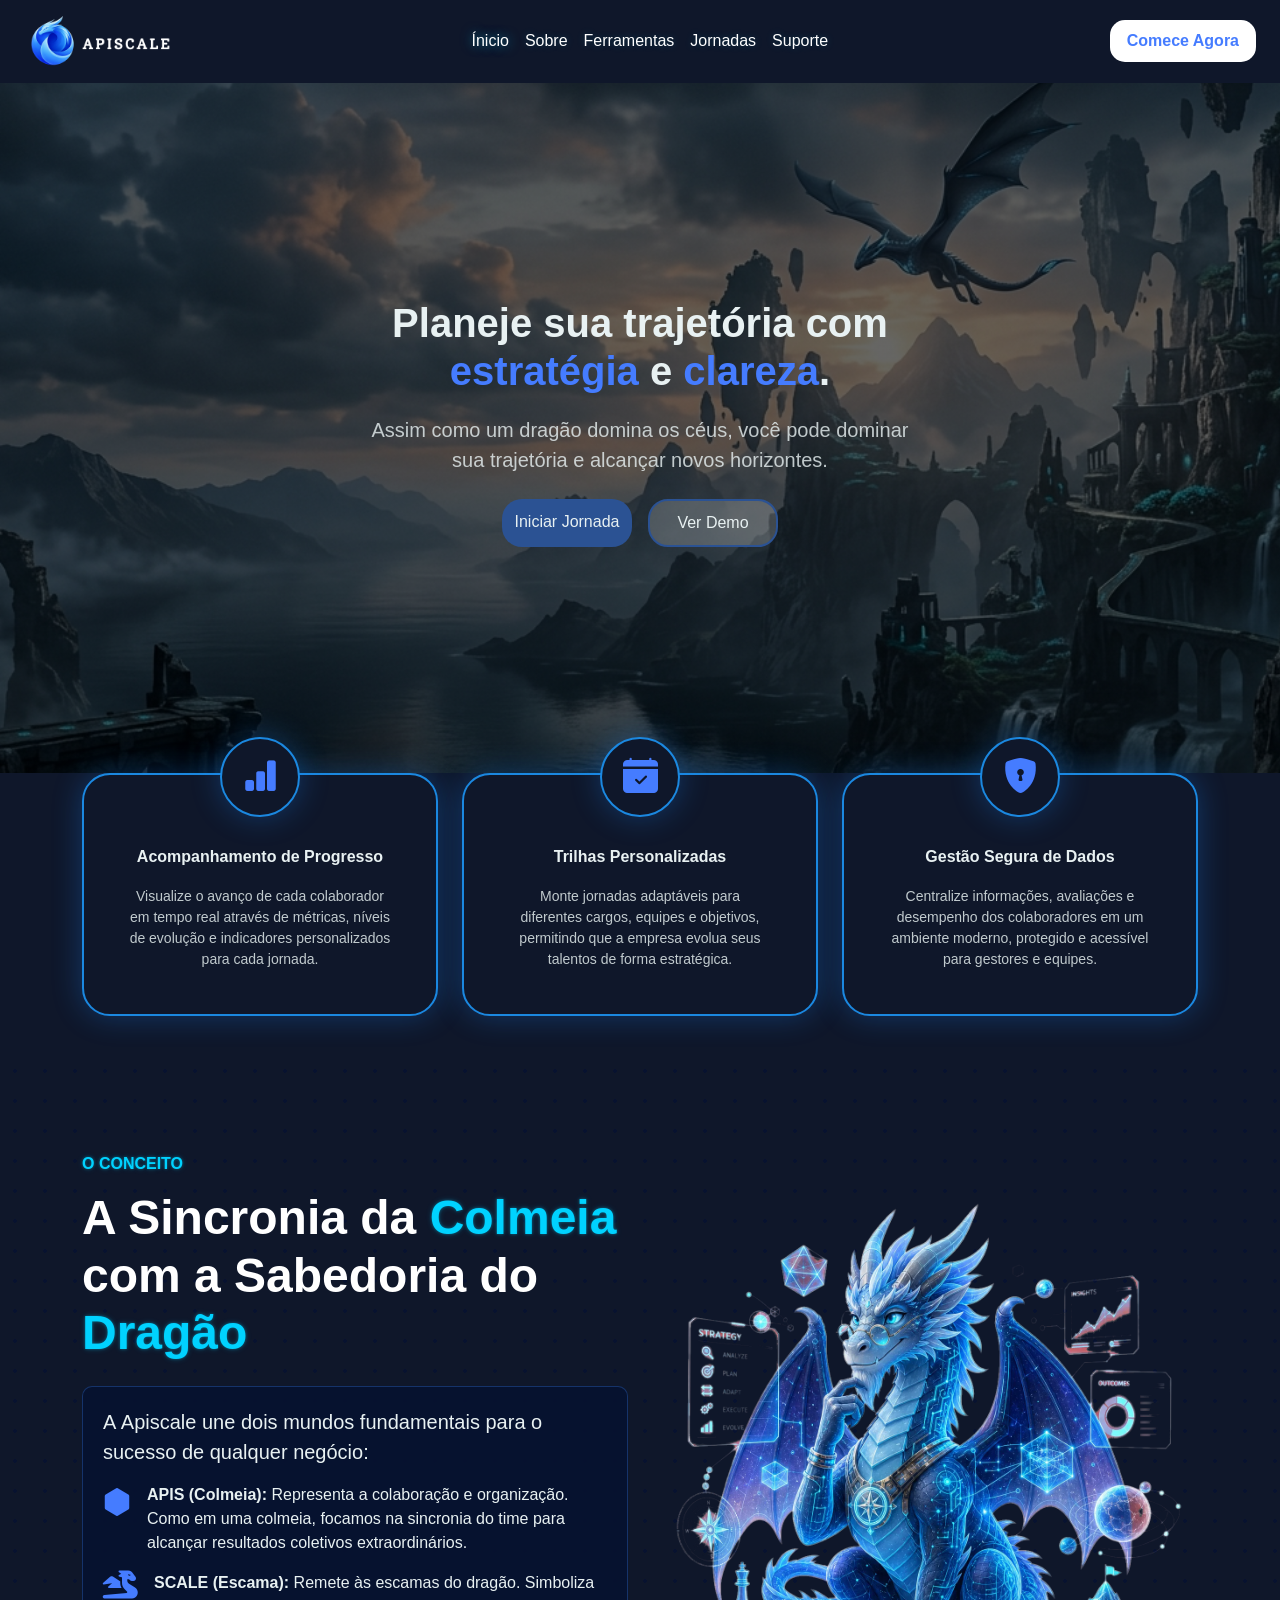
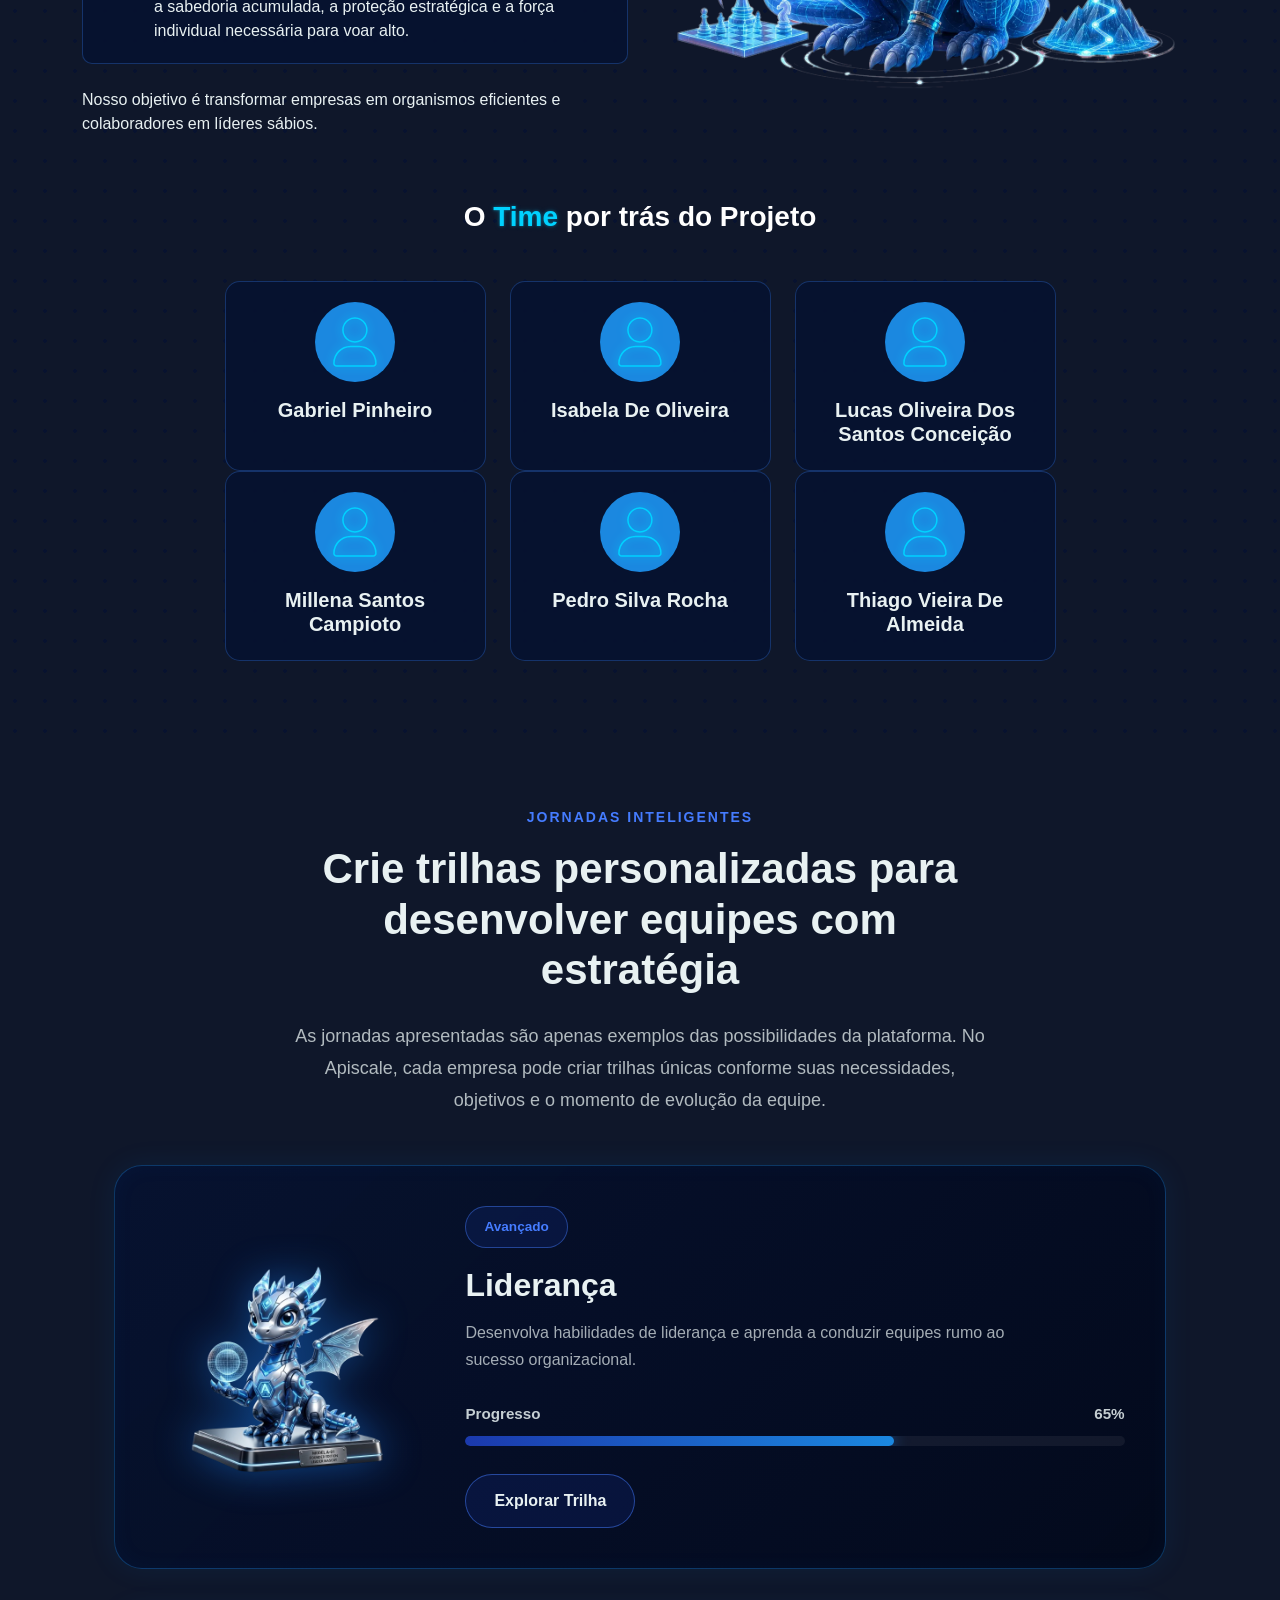
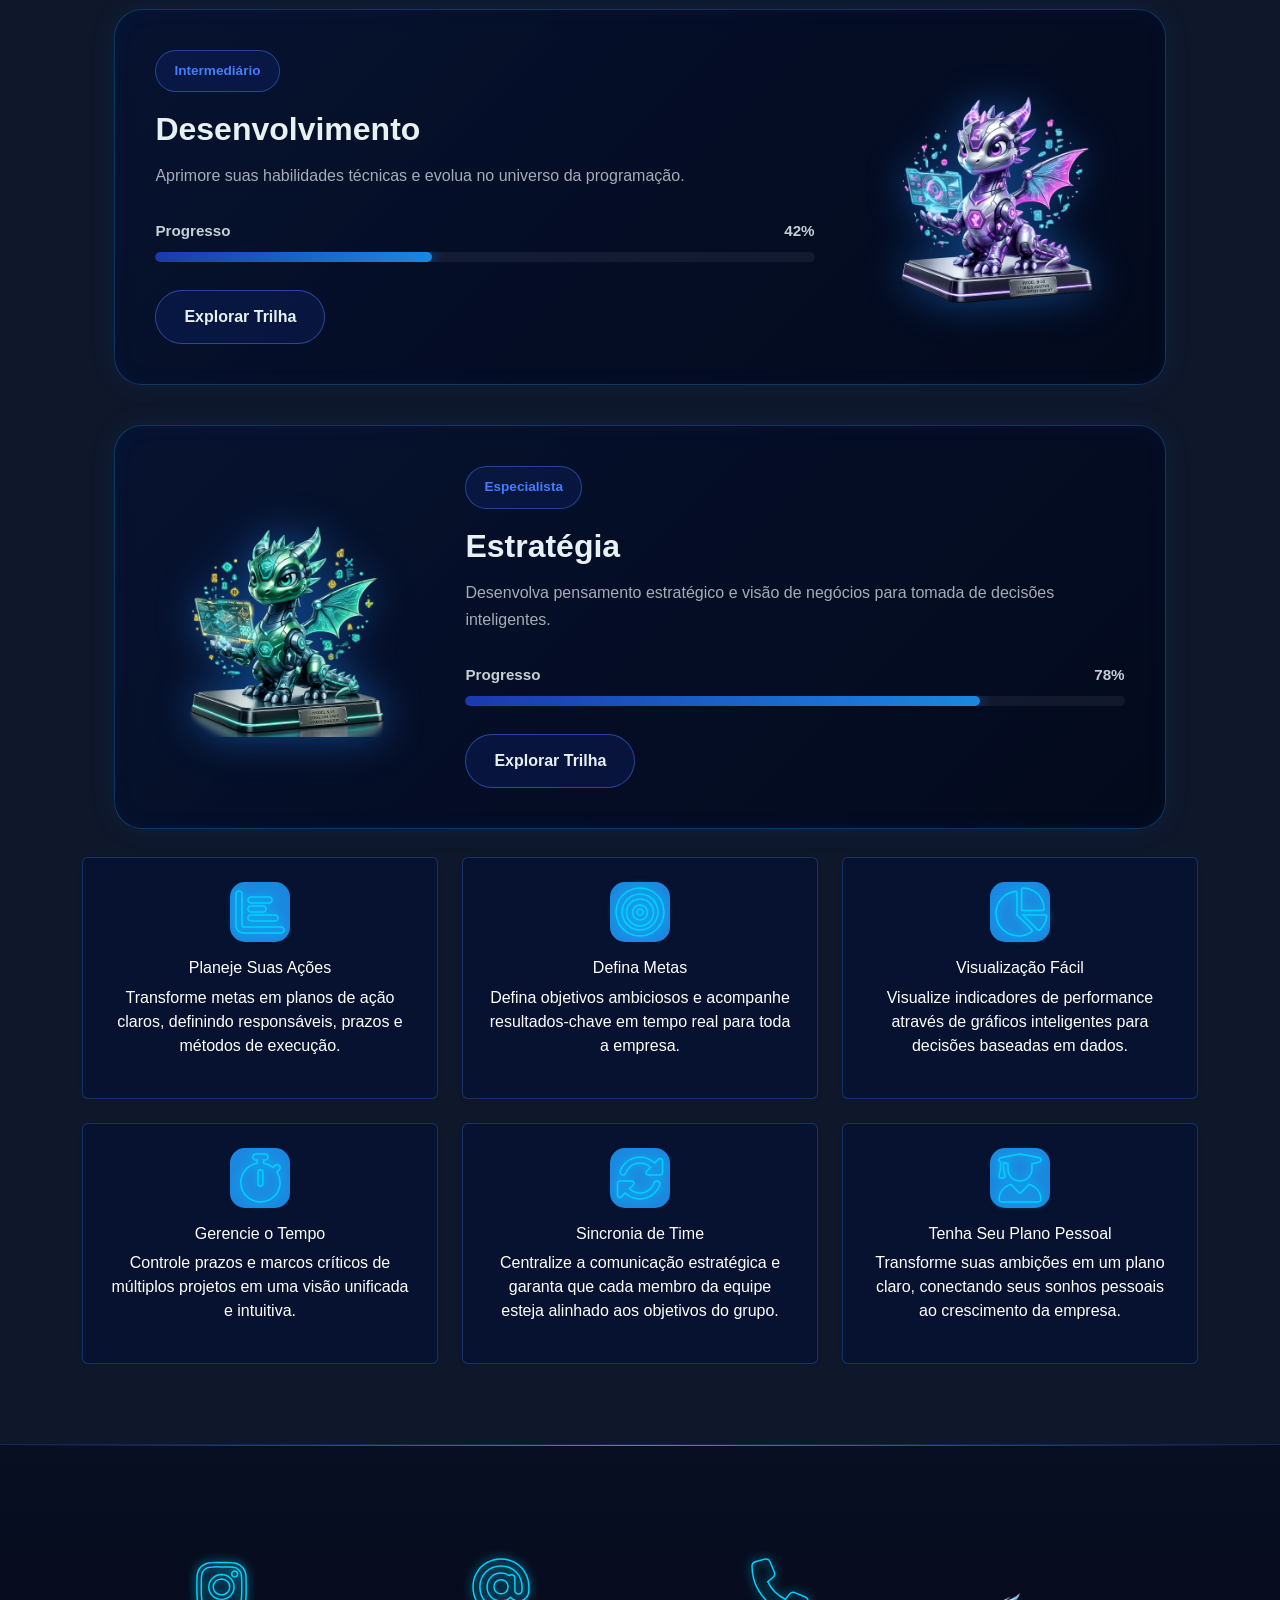
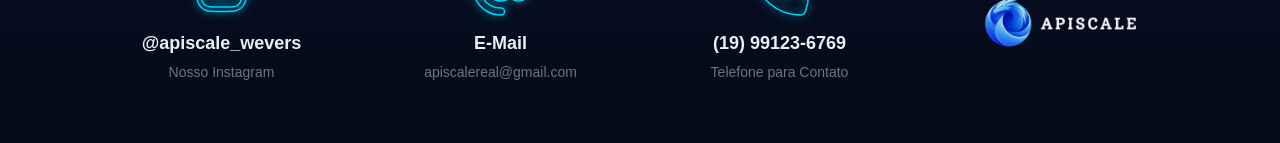
==== index.html @ 95ed79c1 "Telas iniciais" ====
<!doctype html>
<html lang="pt-br">
  <head>
    <meta charset="UTF-8" />
    <meta name="viewport" content="width=device-width, initial-scale=1.0" />
    <!-- Font Awesome -->
    <link
      rel="stylesheet"
      href="https://cdnjs.cloudflare.com/ajax/libs/font-awesome/6.7.2/css/all.min.css"
    />
    <!-- Bootstrap CSS-->
    <link
      href="https://cdn.jsdelivr.net/npm/bootstrap@5.3.8/dist/css/bootstrap.min.css"
      rel="stylesheet"
      integrity="sha384-sRIl4kxILFvY47J16cr9ZwB07vP4J8+LH7qKQnuqkuIAvNWLzeN8tE5YBujZqJLB"
      crossorigin="anonymous"
    />
    <!-- Bootstrap Icons -->
    <link
      rel="stylesheet"
      href="https://cdn.jsdelivr.net/npm/bootstrap-icons@1.13.1/font/bootstrap-icons.min.css"
    />
    <!-- Link para o css -->
    <link rel="stylesheet" href="assets/css/style.css" />
    <!--Ainda em criação-->
    <link rel="icon" type="image/x-icon" href="assets/images/favicon.svg" />
    <title>Apiscale - Evolua. Construa. Domine.</title>
  </head>

  <body>
    <header>
      <div class="container-fluid">
        <nav class="navbar navbar-expand-lg">
          <div class="container-fluid">
            <a href="index.html"
              ><img
                src="assets/images/logo.png"
                alt="Logo do sistema Apiscale, representando um dragão azul"
                class="navbar-brand"
            /></a>
            <button
              class="navbar-toggler"
              type="button"
              data-bs-toggle="collapse"
              data-bs-target="#navbarSupportedContent"
              aria-controls="navbarSupportedContent"
              aria-expanded="false"
              aria-label="Toggle navigation"
            >
              <span class="navbar-toggler-icon"></span>
            </button>
            <div
              class="collapse navbar-collapse d-flex"
              id="navbarSupportedContent"
            >
              <ul class="navbar-nav mx-auto mb-2 mb-lg-0">
                <li class="nav-item">
                  <a class="nav-link active" href="index.html">Ínicio</a>
                </li>
                <li class="nav-item">
                  <a class="nav-link" href="#sobre">Sobre</a>
                </li>
                <li class="nav-item">
                  <a class="nav-link" href="#ferramentas">Ferramentas</a>
                </li>
                <li class="nav-item">
                  <a class="nav-link" href="#jornadas">Jornadas</a>
                </li>
                <li class="nav-item">
                  <a class="nav-link" href="./assets/pages/Suporte.html"
                    >Suporte</a
                  >
                </li>
              </ul>
              <!--Tela de login será implementada futuramente-->
              <a class="btn btn-comecar" href="./assets/pages/login.html"
                >Comece Agora</a
              >
            </div>
          </div>
        </nav>
      </div>
    </header>

    <section class="hero-section">
      <div class="container">
        <div class="row align-items-center justify-content-center">
          <div class="col-md-6 col-12 text-center">
            <h1 class="hero-title">
              Planeje sua trajetória com
              <span class="text-highlight">estratégia</span> e
              <span class="text-highlight">clareza</span>.
            </h1>
            <p class="hero-subtitle">
              Assim como um dragão domina os céus, você pode dominar sua
              trajetória e alcançar novos horizontes.
            </p>
            <!--Futuramente teremos a linkagem com a tela de login e um vídeo de demonstração do sistema-->
            <div class="d-flex justify-content-center gap-3 mt-4">
              <a href="./assets/pages/login.html" class="btn btn-iniciar"
                >Iniciar Jornada</a
              >
              <a href="assets/pages/EmConstrucao.html" class="btn btn-demo"
                >Ver Demo</a
              >
            </div>
          </div>
        </div>
      </div>
    </section>
    <section class="Cards-hero">
      <div class="container">
        <div class="row align-items-center justify-content-center">
          <div
            class="d-flex justify-content-center col-md-4 col-12 text-center"
          >
            <div class="card card-hero h-100">
              <div class="elipse-icon">
                <i class="bi bi-bar-chart-fill"></i>
              </div>
              <div class="card-body">
                <h5 class="card-title">Acompanhamento de Progresso</h5>
                <p class="card-text">
                  Visualize o avanço de cada colaborador em tempo real através
                  de métricas, níveis de evolução e indicadores personalizados
                  para cada jornada.
                </p>
              </div>
            </div>
          </div>
          <div
            class="d-flex justify-content-center col-md-4 col-12 text-center"
          >
            <div class="card card-hero h-100">
              <div class="elipse-icon">
                <i class="bi bi-calendar-check-fill"></i>
              </div>
              <div class="card-body">
                <h5 class="card-title">Trilhas Personalizadas</h5>
                <p class="card-text">
                  Monte jornadas adaptáveis para diferentes cargos, equipes e
                  objetivos, permitindo que a empresa evolua seus talentos de
                  forma estratégica.
                </p>
              </div>
            </div>
          </div>
          <div
            class="d-flex justify-content-center col-md-4 col-12 text-center"
          >
            <div class="card card-hero h-100">
              <div class="elipse-icon">
                <i class="bi bi-shield-lock-fill"></i>
              </div>
              <div class="card-body">
                <h5 class="card-title">Gestão Segura de Dados</h5>
                <p class="card-text">
                  Centralize informações, avaliações e desempenho dos
                  colaboradores em um ambiente moderno, protegido e acessível
                  para gestores e equipes.
                </p>
              </div>
            </div>
          </div>
        </div>
      </div>
    </section>

    <!--Explicação e informações gerais do projeto de forma simplificada, com mascostes gerados por is como forma de demonstração da gamificação que será implementada-->
    <main>
      <section id="sobre" class="about-section py-5">
        <div class="container py-5">
          <div class="row align-items-center mb-5">
            <div class="col-lg-6">
              <h6
                class="text-primary-emphasis fw-bold text-uppercase mb-3 neon-sobre-wevers"
              >
                O Conceito
              </h6>
              <h2 class="display-5 fw-bold mb-4 text-white">
                A Sincronia da
                <span class="text-primary-emphasis neon-sobre-wevers"
                  >Colmeia</span
                >
                com a Sabedoria do
                <span class="text-primary-emphasis neon-sobre-wevers"
                  >Dragão</span
                >
              </h2>

              <div class="concept-box mb-4">
                <p class="text-gray lead">
                  A <strong>Apiscale</strong> une dois mundos fundamentais para
                  o sucesso de qualquer negócio:
                </p>

                <div class="d-flex gap-3 mb-3">
                  <i class="bi bi-hexagon-fill text-primary-emphasis fs-3"></i>
                  <p class="text-gray m-0">
                    <strong>APIS (Colmeia):</strong> Representa a colaboração e
                    organização. Como em uma colmeia, focamos na sincronia do
                    time para alcançar resultados coletivos extraordinários.
                  </p>
                </div>

                <div class="d-flex gap-3">
                  <i class="fas fa-dragon text-primary-emphasis fs-3"></i>
                  <p class="text-gray m-0">
                    <strong>SCALE (Escama):</strong> Remete às escamas do
                    dragão. Simboliza a sabedoria acumulada, a proteção
                    estratégica e a força individual necessária para voar alto.
                  </p>
                </div>
              </div>

              <p class="text-gray">
                Nosso objetivo é transformar empresas em organismos eficientes e
                colaboradores em líderes sábios.
              </p>
            </div>
            <div class="col-lg-6 text-center">
              <div class="about-icon-glow">
                <img
                  src="assets/images/sobreImg.webp"
                  alt="Dragão de exemplo para a imagem"
                  class="img-fluid floating-img"
                />
              </div>
            </div>
          </div>
          <h3 class="text-center fw-bold mb-5 mt-5 text-white">
            O
            <span class="text-primary-emphasis neon-sobre-wevers">Time</span>
            por trás do Projeto
          </h3>

          <div class="row g-4 justify-content-center">
            <!-- Integrante 1 -->
            <div class="col-md-3">
              <div class="team-card">
                <div class="team-img-box mb-3">
                  <i class="fas fa-user fa-3x neon-vazado"></i>
                </div>
                <h5 class="fw-bold mb-1">Gabriel Pinheiro</h5>
              </div>
            </div>
            <!-- Integrante 2 -->
            <div class="col-md-3">
              <div class="team-card">
                <div class="team-img-box mb-3">
                  <i class="fas fa-user fa-3x neon-vazado"></i>
                </div>
                <h5 class="fw-bold mb-1">Isabela De Oliveira</h5>
              </div>
            </div>
            <!-- Integrante 3 -->
            <div class="col-md-3">
              <div class="team-card">
                <div class="team-img-box mb-3">
                  <i class="fas fa-user fa-3x neon-vazado"></i>
                </div>
                <h5 class="fw-bold mb-1">
                  Lucas Oliveira Dos Santos Conceição
                </h5>
              </div>
            </div>
          </div>
          <div class="row g-4 justify-content-center">
            <!-- Integrante 4 -->
            <div class="col-md-3">
              <div class="team-card">
                <div class="team-img-box mb-3">
                  <i class="fas fa-user fa-3x neon-vazado"></i>
                </div>
                <h5 class="fw-bold mb-1">Millena Santos Campioto</h5>
              </div>
            </div>
            <!-- Integrante 5-->
            <div class="col-md-3">
              <div class="team-card">
                <div class="team-img-box mb-3">
                  <i class="fas fa-user fa-3x neon-vazado"></i>
                </div>
                <h5 class="fw-bold mb-1">Pedro Silva Rocha</h5>
              </div>
            </div>
            <!-- Integrante 6 -->
            <div class="col-md-3">
              <div class="team-card">
                <div class="team-img-box mb-3">
                  <i class="fas fa-user fa-3x neon-vazado"></i>
                </div>
                <h5 class="fw-bold mb-1">Thiago Vieira De Almeida</h5>
              </div>
            </div>
          </div>
        </div>
      </section>

      <!-- SEÇÃO TRILHAS -->
      <section id="jornadas" class="secao-trilhas py-5">
        <div class="container-fluid">
          <!-- TOPO -->
          <div class="row justify-content-center text-center mb-5">
            <div class="col-lg-8">
              <span class="subtitulo-jornada d-inline-block mb-3">
                Jornadas Inteligentes
              </span>

              <h2 class="titulo-jornada mb-4">
                Crie trilhas personalizadas para desenvolver equipes com
                estratégia
              </h2>

              <p class="descricao-jornada">
                As jornadas apresentadas são apenas exemplos das possibilidades
                da plataforma. No Apiscale, cada empresa pode criar trilhas
                únicas conforme suas necessidades, objetivos e o momento de
                evolução da equipe.
              </p>
            </div>
          </div>

          <div class="container-trilhas">
            <!-- CARD 1 -->
            <div class="card-trilha esquerda">
              <div class="area-dragao">
                <img src="assets/images/dragao-1.png" alt="Dragão Liderança" />
              </div>

              <div class="conteudo-trilha">
                <span class="nivel">Avançado</span>

                <h2>Liderança</h2>

                <p>
                  Desenvolva habilidades de liderança e aprenda a conduzir
                  equipes rumo ao sucesso organizacional.
                </p>

                <div class="titulo-progresso">
                  <span>Progresso</span>
                  <span>65%</span>
                </div>

                <div class="barra-progresso">
                  <div class="progresso" style="width: 65%"></div>
                </div>

                <button>Explorar Trilha</button>
              </div>
            </div>

            <!-- CARD 2 -->
            <div class="card-trilha direita">
              <div class="area-dragao">
                <img
                  src="assets/images/dragao-2.png"
                  alt="Dragão Desenvolvimento"
                />
              </div>

              <div class="conteudo-trilha">
                <span class="nivel">Intermediário</span>

                <h2>Desenvolvimento</h2>

                <p>
                  Aprimore suas habilidades técnicas e evolua no universo da
                  programação.
                </p>

                <div class="titulo-progresso">
                  <span>Progresso</span>
                  <span>42%</span>
                </div>

                <div class="barra-progresso">
                  <div class="progresso" style="width: 42%"></div>
                </div>

                <button>Explorar Trilha</button>
              </div>
            </div>

            <!-- CARD 3 -->
            <div class="card-trilha esquerda">
              <div class="area-dragao">
                <img src="assets/images/dragao-3.png" alt="Dragão Estratégia" />
              </div>

              <div class="conteudo-trilha">
                <span class="nivel">Especialista</span>

                <h2>Estratégia</h2>

                <p>
                  Desenvolva pensamento estratégico e visão de negócios para
                  tomada de decisões inteligentes.
                </p>

                <div class="titulo-progresso">
                  <span>Progresso</span>
                  <span>78%</span>
                </div>

                <div class="barra-progresso">
                  <div class="progresso" style="width: 78%"></div>
                </div>

                <button>Explorar Trilha</button>
              </div>
            </div>
          </div>
        </div>
      </section>
      <section id="ferramentas" class="overlap-section">
        <div class="container">
          <div class="row g-4 gy-4">
            <div class="col-md-4">
              <div class="feature-card p-4 rounded shadow-sm text-white">
                <div class="icon-box mb-3">
                  <i class="fas fa-chart-bar fa-2x neon-vazado"></i>
                </div>
                <h6>Planeje Suas Ações</h6>
                <p>
                  Transforme metas em planos de ação claros, definindo
                  responsáveis, prazos e métodos de execução.
                </p>
              </div>
            </div>
            <div class="col-md-4">
              <div class="feature-card p-4 rounded shadow-sm text-white">
                <div class="icon-box mb-3">
                  <i class="fas fa-bullseye fa-2x neon-vazado"></i>
                </div>
                <h6>Defina Metas</h6>
                <p>
                  Defina objetivos ambiciosos e acompanhe resultados-chave em
                  tempo real para toda a empresa.
                </p>
              </div>
            </div>
            <div class="col-md-4">
              <div class="feature-card p-4 rounded shadow-sm text-white">
                <div class="icon-box mb-3">
                  <i class="fas fa-chart-pie fa-2x neon-vazado"></i>
                </div>
                <h6>Visualização Fácil</h6>
                <p>
                  Visualize indicadores de performance através de gráficos
                  inteligentes para decisões baseadas em dados.
                </p>
              </div>
            </div>
            <div class="col-md-4">
              <div class="feature-card p-4 rounded shadow-sm text-white">
                <div class="icon-box mb-3">
                  <i class="fas fa-stopwatch fa-2x neon-vazado"></i>
                </div>
                <h6>Gerencie o Tempo</h6>
                <p>
                  Controle prazos e marcos críticos de múltiplos projetos em uma
                  visão unificada e intuitiva.
                </p>
              </div>
            </div>
            <div class="col-md-4">
              <div class="feature-card p-4 rounded shadow-sm text-white">
                <div class="icon-box mb-3">
                  <i class="fas fa-sync-alt fa-2x neon-vazado"></i>
                </div>
                <h6>Sincronia de Time</h6>
                <p>
                  Centralize a comunicação estratégica e garanta que cada membro
                  da equipe esteja alinhado aos objetivos do grupo.
                </p>
              </div>
            </div>
            <div class="col-md-4">
              <div class="feature-card p-4 rounded shadow-sm text-white">
                <div class="icon-box mb-3">
                  <i class="fas fa-user-graduate fa-2x neon-vazado"></i>
                </div>
                <h6>Tenha Seu Plano Pessoal</h6>
                <p>
                  Transforme suas ambições em um plano claro, conectando seus
                  sonhos pessoais ao crescimento da empresa.
                </p>
              </div>
            </div>
          </div>
        </div>
      </section>
    </main>

    <footer>
      <section class="stats-custom">
        <div class="container">
          <div class="d-flex row text-center align-items-center g-4">
            <div class="col-6 col-md-3">
              <i class="fa-brands fa-instagram neon-vazado fa-5x"></i>
              <h4 class="fw-bold">@apiscale_wevers</h4>
              <p class="text-secondary">Nosso Instagram</p>
            </div>
            <div class="col-6 col-md-3">
              <i class="fa-solid fa-at neon-vazado fa-5x"></i>
              <h4 class="fw-bold">E-Mail</h4>
              <p class="text-secondary">apiscalereal@gmail.com</p>
            </div>
            <div class="col-6 col-md-3">
              <i class="fa-solid fa-phone neon-vazado fa-5x"></i>
              <h4 class="fw-bold">(19) 99123-6769</h4>
              <p class="text-secondary">Telefone para Contato</p>
            </div>
            <div class="col-6 col-md-3">
              <img
                src="assets/images/logo.png"
                alt="Mascote"
                class="img-fluid p-2"
              />
            </div>
          </div>
        </div>
      </section>
    </footer>

    <!-- Bootstrap JS -->
    <script
      src="https://cdn.jsdelivr.net/npm/bootstrap@5.3.8/dist/js/bootstrap.bundle.min.js"
      integrity="sha384-FKyoEForCGlyvwx9Hj09JcYn3nv7wiPVlz7YYwJrWVcXK/BmnVDxM+D2scQbITxI"
      crossorigin="anonymous"
    ></script>
  </body>
</html>
---- assets/css/style.css ----
@charset "UTF-8";
* {
  margin: 0;
  padding: 0;
  font-family: "Nunito", sans-serif;
}

header {
  background-color: #0F172A;
}

.navbar .navbar-brand {
  width: 150px;
  height: auto;
}
.navbar .nav-item .nav-link {
  color: #E8F1F2;
  font-size: 16px;
  font-weight: 500;
}
.navbar .nav-item .nav-link:hover {
  color: #457CFF;
}
.navbar .btn-comecar {
  background-color: #fff;
  padding: 8px 16px;
  border-radius: 15px;
  color: #457CFF;
  font-size: 16px;
  font-weight: 600;
}
.navbar .btn-comecar:hover {
  background-color: #457CFF;
  color: #fff;
}

.hero-section {
  background-image: linear-gradient(rgba(0, 0, 0, 0.6), rgba(0, 0, 0, 0.6)), url("../images/FundoHero.png");
  background-size: cover;
  background-position: center;
  background-repeat: no-repeat;
  background-attachment: fixed;
  color: #E8F1F2;
  min-height: 80vh;
  padding: 40px 0 80px;
  display: flex;
  align-items: center;
}
.hero-section .hero-title {
  font-size: 40px;
  font-weight: 700;
  color: #E8F1F2;
}
.hero-section .hero-title .text-highlight {
  color: #457CFF;
}
.hero-section .hero-subtitle {
  font-size: 20px;
  color: #E8F1F2;
  opacity: 0.8;
  margin-top: 20px;
  font-weight: 500;
}
.hero-section .btn-iniciar,
.hero-section .btn-demo {
  padding: 10px 0px;
  min-width: 130px;
  border-radius: 20px;
  color: #E8F1F2;
  font-size: 16px;
  font-weight: 500;
  transition: all 0.3s ease;
}
.hero-section .btn-iniciar {
  background-color: #2B5293;
}
.hero-section .btn-iniciar:hover {
  background-color: #457CFF;
  box-shadow: 0 0 26px rgba(27, 136, 255, 0.45);
  transform: translateY(-2px);
}
.hero-section .btn-demo {
  background: rgba(255, 255, 255, 0.2);
  border: 2px solid #2B5293;
}
.hero-section .btn-demo:hover {
  background: #fff;
  color: #2B5293;
  box-shadow: 0 0 26px rgba(27, 136, 255, 0.25);
  transform: translateY(-2px);
}

.hero-section {
  position: relative;
  z-index: 0;
}

.Cards-hero {
  margin-top: -30px;
  padding: 0 0 40px;
  position: relative;
  z-index: 1;
  background-color: #0F172A;
}

.Cards-hero .card-hero {
  position: relative;
  background-color: #0F172A;
  border: 2px solid #1B88E0;
  border-radius: 28px;
  padding: 3.5rem 1.75rem 1.75rem;
  box-shadow: 0 0 30px rgba(27, 136, 255, 0.3);
  overflow: visible;
  min-height: 200px;
  transition: transform 0.3s ease, box-shadow 0.3s ease;
}

.Cards-hero .card-hero:hover {
  transform: translateY(-8px);
  box-shadow: 0 30px 80px rgba(15, 23, 42, 0.45);
}

.Cards-hero .elipse-icon {
  position: absolute;
  top: -38px;
  left: 50%;
  transform: translateX(-50%);
  z-index: 2;
  width: 80px;
  height: 80px;
  border-radius: 50%;
  background: #0F172A;
  border: 2px solid #1B88E0;
  display: flex;
  align-items: center;
  justify-content: center;
  box-shadow: 0 0 30px rgba(27, 136, 255, 0.3);
  color: #457CFF;
}

.Cards-hero .elipse-icon i {
  font-size: 35px;
}

.Cards-hero .card-body {
  padding-top: 1rem;
}

.Cards-hero .card-title {
  color: #E8F1F2;
  font-size: 16px;
  font-weight: 700;
  margin-bottom: 20px;
}

.Cards-hero .card-text {
  color: rgba(232, 241, 242, 0.82);
  font-size: 14px;
}

/* =========================================================
   SEÇÃO TRILHAS
========================================================= */
/* =========================================================
   SEÇÃO TRILHAS
========================================================= */
.secao-trilhas {
  width: 100%;
  padding: 80px 8%;
  background-color: #0F172A;
}
.secao-trilhas .subtitulo-jornada {
  display: inline-block;
  color: #457CFF;
  font-size: 14px;
  font-weight: 700;
  letter-spacing: 2px;
  text-transform: uppercase;
  margin-bottom: 20px;
}
.secao-trilhas .titulo-jornada {
  color: #E8F1F2;
  font-size: 42px;
  font-weight: 800;
  max-width: 800px;
  margin: 0 auto 24px;
  line-height: 1.2;
}
.secao-trilhas .descricao-jornada {
  color: rgba(232, 241, 242, 0.75);
  font-size: 18px;
  line-height: 1.8;
  max-width: 780px;
  margin: 0 auto;
}
.secao-trilhas .container-trilhas {
  display: flex;
  flex-direction: column;
  gap: 40px;
}
.secao-trilhas {
  /* =========================================================
     CARD
  ========================================================= */
}
.secao-trilhas .card-trilha {
  width: 100%;
  min-height: 280px;
  background: linear-gradient(135deg, rgba(7, 18, 48, 0.95), rgba(3, 10, 28, 0.98));
  border: 1px solid rgba(27, 136, 224, 0.35);
  border-radius: 28px;
  padding: 40px;
  display: flex;
  align-items: center;
  gap: 50px;
  position: relative;
  overflow: hidden;
  box-shadow: 0 0 30px rgba(27, 136, 255, 0.08), inset 0 0 25px rgba(27, 136, 255, 0.04);
  transition: 0.4s ease;
}
.secao-trilhas .card-trilha:hover {
  transform: translateY(-5px);
  border-color: rgba(69, 124, 255, 0.7);
  box-shadow: 0 0 40px rgba(27, 136, 255, 0.2), inset 0 0 30px rgba(27, 136, 255, 0.06);
}
.secao-trilhas .card-trilha {
  /* =========================================================
     CARD INVERTIDO
  ========================================================= */
}
.secao-trilhas .card-trilha.direita {
  flex-direction: row-reverse;
}
.secao-trilhas .card-trilha {
  /* =========================================================
     ÁREA DO DRAGÃO
  ========================================================= */
}
.secao-trilhas .card-trilha .area-dragao {
  width: 260px;
  display: flex;
  justify-content: center;
  align-items: center;
  flex-shrink: 0;
}
.secao-trilhas .card-trilha .area-dragao img {
  width: 100%;
  max-width: 220px;
  -o-object-fit: contain;
     object-fit: contain;
  filter: drop-shadow(0 0 20px rgba(27, 136, 255, 0.45));
}
.secao-trilhas .card-trilha {
  /* =========================================================
     CONTEÚDO
  ========================================================= */
}
.secao-trilhas .card-trilha .conteudo-trilha {
  flex: 1;
}
.secao-trilhas .card-trilha .conteudo-trilha .nivel {
  display: inline-flex;
  padding: 10px 18px;
  border-radius: 999px;
  background: rgba(27, 57, 173, 0.18);
  border: 1px solid rgba(69, 124, 255, 0.45);
  color: #457CFF;
  font-size: 0.85rem;
  font-weight: 700;
  margin-bottom: 18px;
}
.secao-trilhas .card-trilha .conteudo-trilha h2 {
  font-size: 2rem;
  font-weight: 700;
  color: #E8F1F2;
  margin-bottom: 14px;
}
.secao-trilhas .card-trilha .conteudo-trilha p {
  color: rgba(232, 241, 242, 0.7);
  line-height: 1.7;
  margin-bottom: 30px;
  max-width: 600px;
}
.secao-trilhas .card-trilha {
  /* =========================================================
     PROGRESSO
  ========================================================= */
}
.secao-trilhas .card-trilha .titulo-progresso {
  display: flex;
  justify-content: space-between;
  margin-bottom: 10px;
  color: rgba(232, 241, 242, 0.85);
  font-size: 0.95rem;
  font-weight: 600;
}
.secao-trilhas .card-trilha .barra-progresso {
  width: 100%;
  height: 10px;
  background: rgba(255, 255, 255, 0.06);
  border-radius: 999px;
  overflow: hidden;
  margin-bottom: 28px;
}
.secao-trilhas .card-trilha .barra-progresso .progresso {
  height: 100%;
  border-radius: 999px;
  background: linear-gradient(90deg, #1B39AD, #1B88E0);
  box-shadow: 0 0 15px rgba(27, 136, 255, 0.6);
}
.secao-trilhas .card-trilha {
  /* =========================================================
     BOTÃO
  ========================================================= */
}
.secao-trilhas .card-trilha button {
  padding: 14px 28px;
  border-radius: 999px;
  border: 1px solid rgba(69, 124, 255, 0.5);
  background: rgba(27, 57, 173, 0.18);
  color: #E8F1F2;
  font-weight: 700;
  cursor: pointer;
  transition: 0.3s ease;
}
.secao-trilhas .card-trilha button:hover {
  background: #2B5293;
  transform: scale(1.03);
  box-shadow: 0 0 20px rgba(27, 136, 255, 0.5);
}

/* =========================================================
   SEÇÕES ADICIONADAS
========================================================= */
.about-section {
  background-image: radial-gradient(rgba(7, 18, 48, 0.95) 2px, #0F172A 2px);
  background-size: 30px 30px;
  position: relative;
}

.concept-box {
  background-color: rgba(7, 18, 48, 0.95);
  padding: 20px;
  border-radius: 10px;
  border: 1px solid rgba(59, 130, 246, 0.3);
}

.team-card {
  background-color: rgba(7, 18, 48, 0.95);
  padding: 20px;
  border-radius: 15px;
  border: 1px solid rgba(59, 130, 246, 0.3);
  text-align: center;
  transition: transform 0.3s ease, box-shadow 0.3s ease;
  height: 100%;
  color: #E8F1F2;
}

.team-card:hover {
  transform: translateY(-5px);
  box-shadow: 0 5px 15px rgba(59, 130, 246, 0.2);
}

.team-img-box {
  width: 80px;
  height: 80px;
  background-color: #1B88E0;
  border-radius: 50%;
  display: flex;
  align-items: center;
  justify-content: center;
  margin: 0 auto;
  color: white;
}

.about-icon-glow {
  position: relative;
}

.floating-img {
  animation: float 3s ease-in-out infinite;
}

@keyframes float {
  0%, 100% {
    transform: translateY(0px);
  }
  50% {
    transform: translateY(-10px);
  }
}
.text-gray {
  color: #E8F1F2 !important;
}

.overlap-section {
  margin-top: -100px;
  position: relative;
  z-index: 10;
  padding: 80px 0;
}

.feature-card {
  background-color: rgba(7, 18, 48, 0.95);
  padding: 40px 30px;
  border-radius: 20px;
  border: 1px solid rgba(59, 130, 246, 0.3);
  text-align: center;
  transition: transform 0.3s ease, box-shadow 0.3s ease;
  height: 100%;
}

.feature-card:hover {
  transform: translateY(-10px);
  box-shadow: 0 10px 30px rgba(59, 130, 246, 0.2);
}

.icon-box {
  width: 60px;
  height: 60px;
  background-color: #1B88E0;
  border-radius: 15px;
  display: flex;
  align-items: center;
  justify-content: center;
  margin: 0 auto 25px;
  font-size: 1.5rem;
  color: white;
}

/* =========================================================
   RESET DE ESPAÇAMENTO
========================================================= */
html,
body {
  margin: 0;
  padding: 0;
  background-color: #0F172A;
  overflow-x: hidden;
}

main {
  margin-bottom: 0;
  padding-bottom: 0;
}

/* =========================================================
   FOOTER
========================================================= */
footer {
  background: linear-gradient(180deg, rgb(8, 15, 35) 0%, rgb(5, 10, 25) 100%);
  border-top: 1px solid rgba(69, 124, 255, 0.25);
  padding: 70px 0 40px;
  position: relative;
  overflow: hidden;
}
footer::before {
  content: "";
  position: absolute;
  top: 0;
  left: 0;
  width: 100%;
  height: 1px;
  background: linear-gradient(90deg, transparent, #457CFF, transparent);
}

.stats-custom {
  background: transparent;
  padding: 0;
  margin: 0;
  border: none;
}
.stats-custom .row {
  margin: 0;
}
.stats-custom .col-6,
.stats-custom .col-md-3 {
  background: transparent !important;
  border: none !important;
  box-shadow: none !important;
  padding: 20px;
  transform: none !important;
}
.stats-custom h4 {
  color: #E8F1F2;
  font-size: 18px;
  font-weight: 700;
  margin-top: 18px;
  margin-bottom: 8px;
}
.stats-custom p {
  color: rgba(232, 241, 242, 0.7);
  margin: 0;
  font-size: 14px;
}
.stats-custom img {
  max-width: 180px;
  opacity: 0.95;
}
.stats-custom i {
  font-size: 3.5rem;
}

/* =========================================================
   HOVER SUAVE
========================================================= */
.stats-custom .col-6:hover,
.stats-custom .col-md-3:hover {
  transform: translateY(-4px);
  transition: 0.3s ease;
}

.stats-custom .col-6:hover i,
.stats-custom .col-md-3:hover i {
  filter: drop-shadow(0 0 10px rgba(0, 210, 255, 0.6));
}

.stat-item h3 {
  font-size: 3rem;
  font-weight: 700;
  color: #E8F1F2;
  margin-bottom: 0.5rem;
}

.stat-item p {
  color: rgba(232, 241, 242, 0.75);
  margin-bottom: 0;
}

.text-primary-emphasis {
  color: #457CFF !important;
}

@media (min-width: 992px) {
  .nav-item.dropdown .dropdown-menu {
    display: block !important;
    visibility: hidden;
    opacity: 0;
    left: 50%;
    transform: translateX(-50%) translateY(15px);
    transition: all 0.3s ease-in-out;
    pointer-events: none;
  }
  .nav-item.dropdown .dropdown-menu.show {
    visibility: visible;
    opacity: 1;
    transform: translateX(-50%) translateY(0);
    pointer-events: auto;
  }
}
@media (max-width: 991px) {
  .dropdown-menu {
    min-width: 100% !important;
  }
}
.neon-vazado {
  color: transparent !important;
  -webkit-text-stroke: 1.5px #00d2ff;
  filter: drop-shadow(0 0 5px #00d2ff);
  transition: all 0.3s ease;
}

.feature-card:hover .neon-vazado {
  -webkit-text-stroke: 1.5px #fff;
  filter: drop-shadow(0 0 10px #00d2ff) drop-shadow(0 0 20px #00d2ff);
}

.brand-text {
  font-family: "Montserrat", sans-serif;
  font-weight: 800;
  letter-spacing: 2px;
  font-size: 1.25rem;
  color: #fff;
  text-transform: uppercase;
  text-shadow: 0 0 10px rgba(0, 210, 255, 0.3);
}

.navbar-nav .nav-link {
  color: #ffffff !important;
  font-family: "Montserrat", sans-serif;
  font-weight: 500;
  transition: all 0.3s ease;
  text-shadow: 0 0 8px rgba(0, 210, 255, 0.2);
}

.navbar-nav .nav-link:hover {
  color: #ffffff !important;
  text-shadow: 0 0 15px rgba(0, 210, 255, 0.8);
}

.navbar-nav .nav-link.active {
  color: #ffffff !important;
  text-shadow: 0 0 12px rgba(0, 210, 255, 0.6);
}

.hero-fixed h1 .text-primary-emphasis {
  color: #00d2ff !important;
  text-shadow: 0 0 3px rgba(0, 210, 255, 0.4), 0 0 6px rgba(0, 210, 255, 0.2);
  font-weight: 800;
  display: inline-block;
}

.neon-sobre-wevers {
  color: #00d2ff !important;
  text-shadow: 0 0 3px rgba(0, 210, 255, 0.4), 0 0 6px rgba(0, 210, 255, 0.2);
  font-weight: 800;
  display: inline-block;
}

/* =========================================================
   RESPONSIVO
========================================================= */
@media (max-width: 900px) {
  .secao-trilhas .card-trilha,
  .secao-trilhas .card-trilha.direita {
    flex-direction: column;
    text-align: center;
  }
  .secao-trilhas .titulo-progresso {
    text-align: left;
  }
  .secao-trilhas .area-dragao {
    width: 100%;
  }
  .secao-trilhas .conteudo-trilha p {
    max-width: 100%;
  }
}/*# sourceMappingURL=style.css.map */
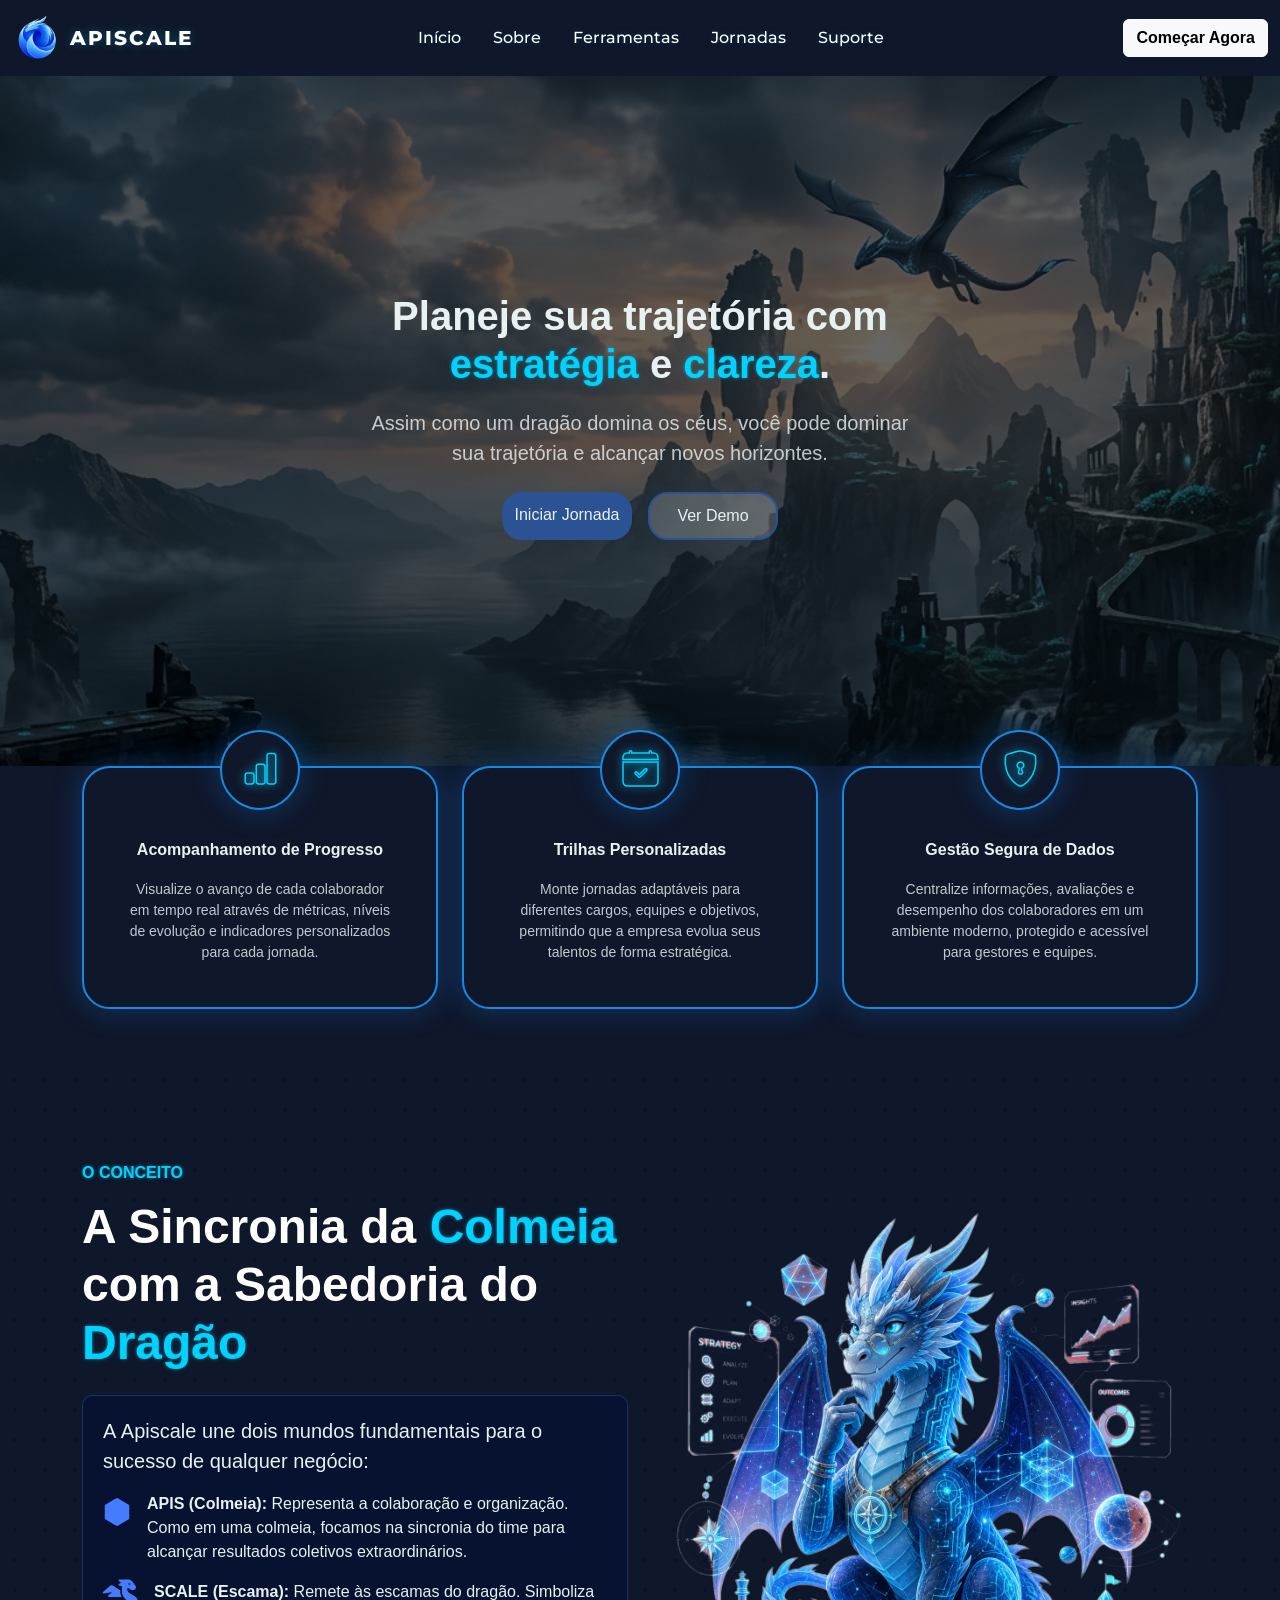
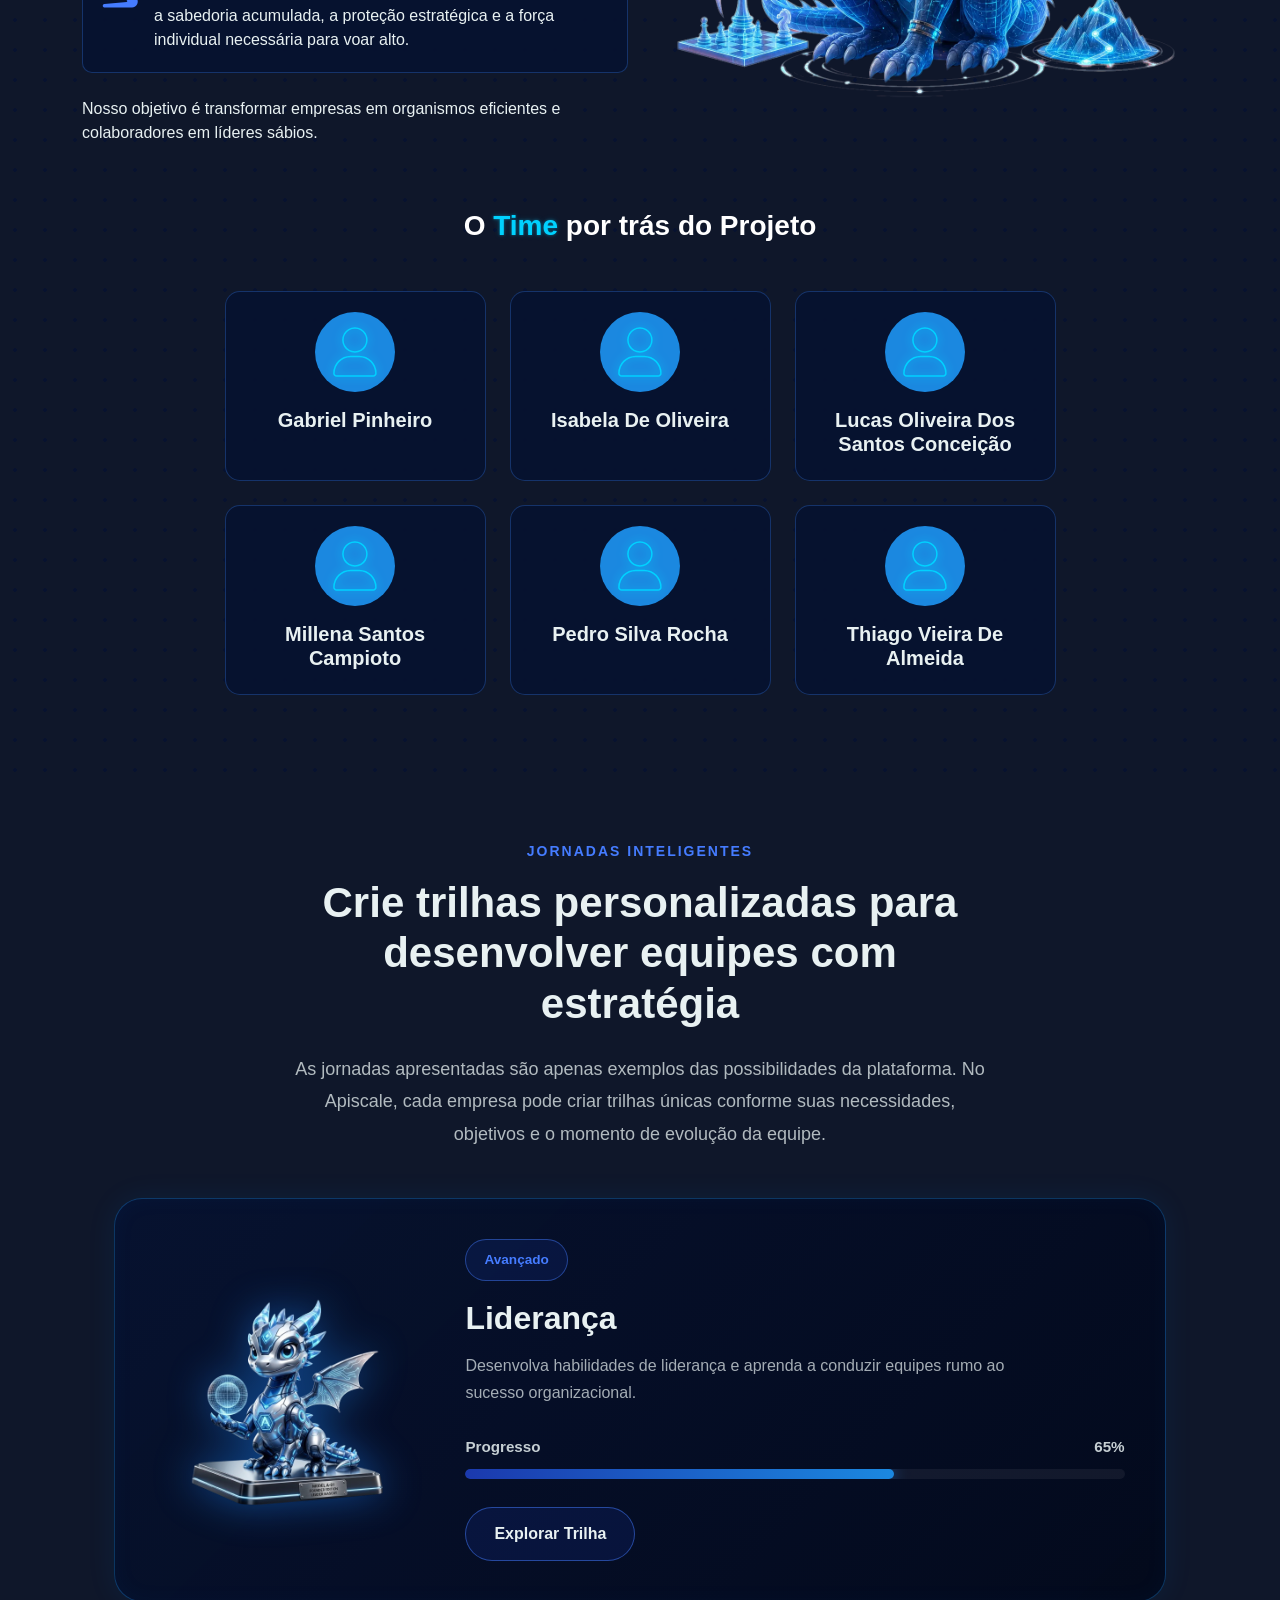
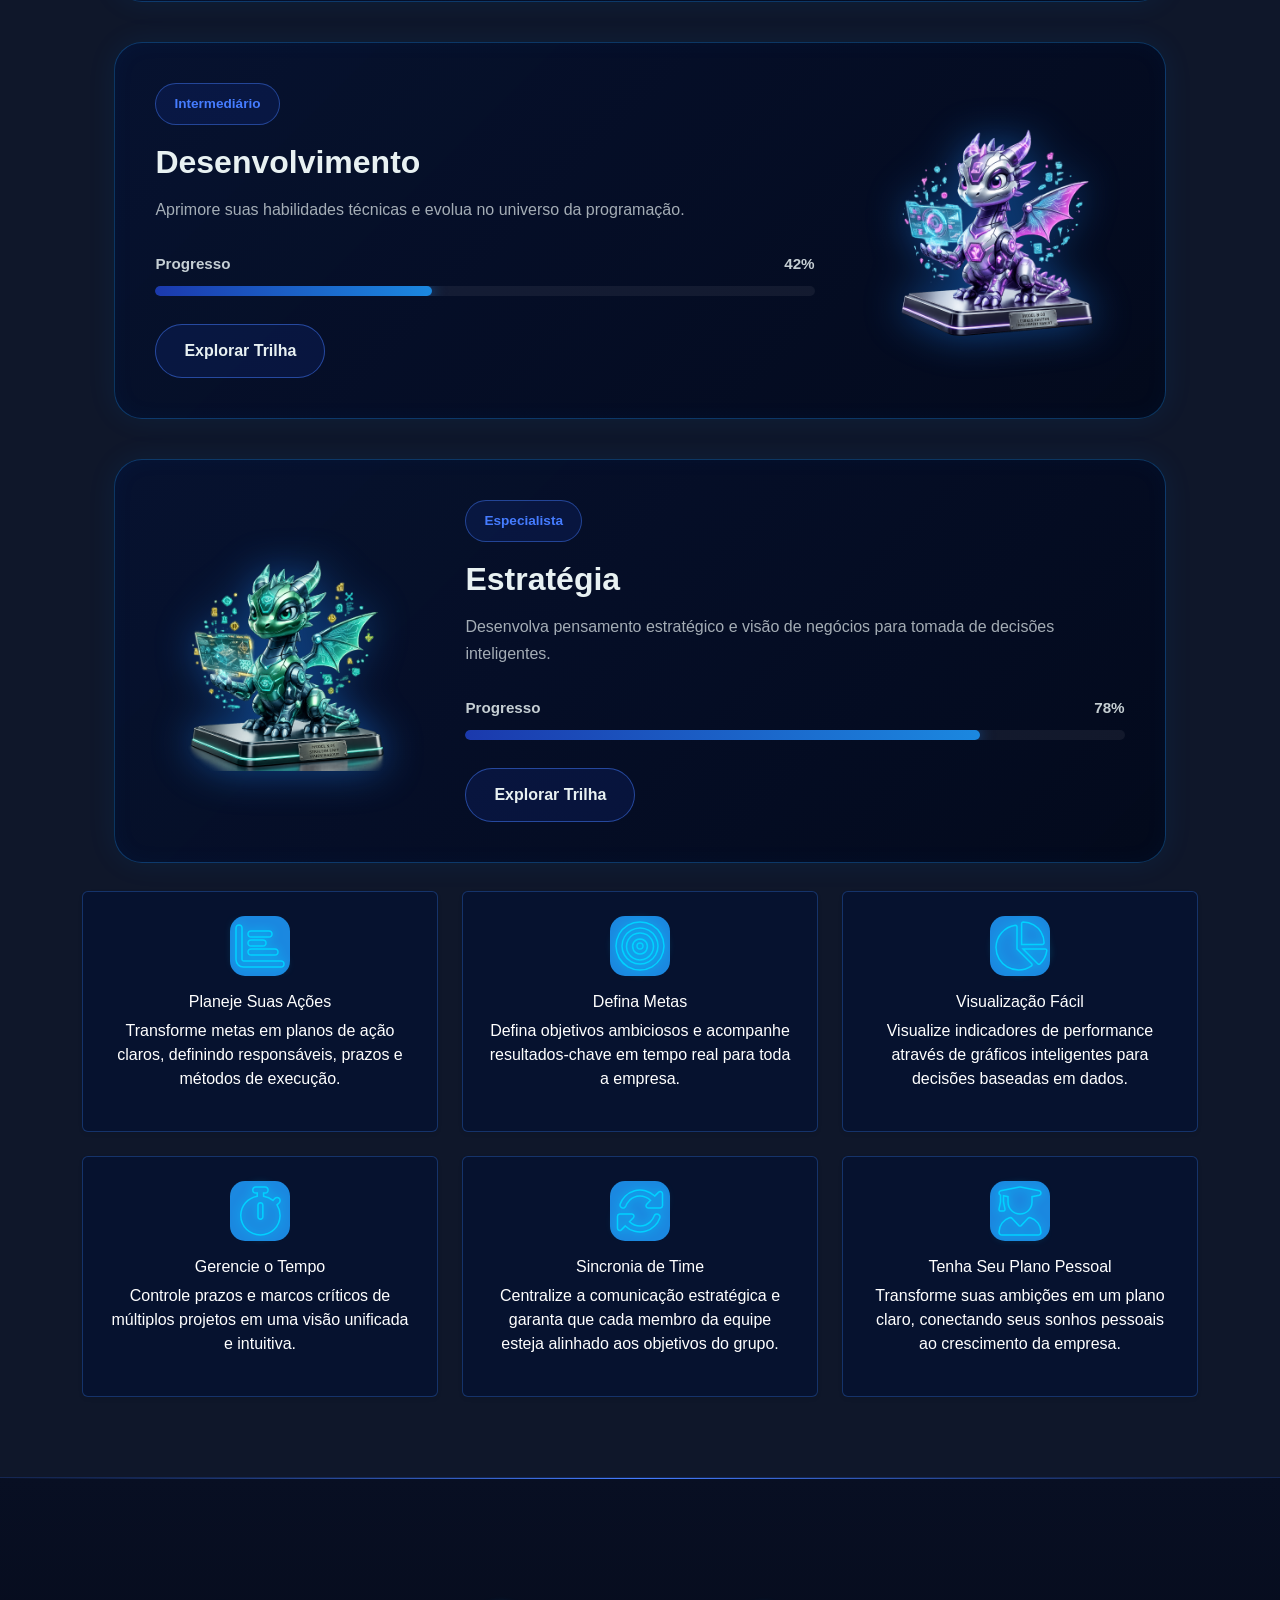
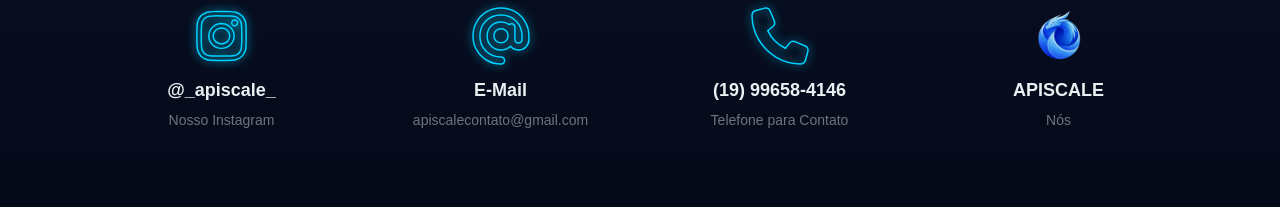
==== commit e1ebc3ca: "att" ====
--- a/index.html
+++ b/index.html
@@ -1,535 +1,440 @@
-<!doctype html>
+<!DOCTYPE html>
 <html lang="pt-br">
-  <head>
-    <meta charset="UTF-8" />
-    <meta name="viewport" content="width=device-width, initial-scale=1.0" />
+
+<head>
+    <meta charset="UTF-8">
+    <meta name="viewport" content="width=device-width, initial-scale=1.0">
     <!-- Font Awesome -->
-    <link
-      rel="stylesheet"
-      href="https://cdnjs.cloudflare.com/ajax/libs/font-awesome/6.7.2/css/all.min.css"
-    />
+    <link rel="stylesheet" href="https://cdnjs.cloudflare.com/ajax/libs/font-awesome/6.7.2/css/all.min.css">
+    <link href="https://fonts.googleapis.com/css2?family=Montserrat:wght@700;800&display=swap" rel="stylesheet">
     <!-- Bootstrap CSS-->
-    <link
-      href="https://cdn.jsdelivr.net/npm/bootstrap@5.3.8/dist/css/bootstrap.min.css"
-      rel="stylesheet"
-      integrity="sha384-sRIl4kxILFvY47J16cr9ZwB07vP4J8+LH7qKQnuqkuIAvNWLzeN8tE5YBujZqJLB"
-      crossorigin="anonymous"
-    />
+    <link href="https://cdn.jsdelivr.net/npm/bootstrap@5.3.8/dist/css/bootstrap.min.css" rel="stylesheet"
+        integrity="sha384-sRIl4kxILFvY47J16cr9ZwB07vP4J8+LH7qKQnuqkuIAvNWLzeN8tE5YBujZqJLB" crossorigin="anonymous">
     <!-- Bootstrap Icons -->
-    <link
-      rel="stylesheet"
-      href="https://cdn.jsdelivr.net/npm/bootstrap-icons@1.13.1/font/bootstrap-icons.min.css"
-    />
+    <link rel="stylesheet" href="https://cdn.jsdelivr.net/npm/bootstrap-icons@1.13.1/font/bootstrap-icons.min.css">
     <!-- Link para o css -->
-    <link rel="stylesheet" href="assets/css/style.css" />
+    <link rel="stylesheet" href="/assets/css/style.css">
     <!--Ainda em criação-->
-    <link rel="icon" type="image/x-icon" href="assets/images/favicon.svg" />
+    <link rel="icon" type="image/x-icon" href="/assets/images/logocortada.png">
     <title>Apiscale - Evolua. Construa. Domine.</title>
-  </head>
-
-  <body>
+</head>
+
+<body>
     <header>
-      <div class="container-fluid">
-        <nav class="navbar navbar-expand-lg">
-          <div class="container-fluid">
-            <a href="index.html"
-              ><img
-                src="assets/images/logo.png"
-                alt="Logo do sistema Apiscale, representando um dragão azul"
-                class="navbar-brand"
-            /></a>
-            <button
-              class="navbar-toggler"
-              type="button"
-              data-bs-toggle="collapse"
-              data-bs-target="#navbarSupportedContent"
-              aria-controls="navbarSupportedContent"
-              aria-expanded="false"
-              aria-label="Toggle navigation"
-            >
-              <span class="navbar-toggler-icon"></span>
-            </button>
-            <div
-              class="collapse navbar-collapse d-flex"
-              id="navbarSupportedContent"
-            >
-              <ul class="navbar-nav mx-auto mb-2 mb-lg-0">
-                <li class="nav-item">
-                  <a class="nav-link active" href="index.html">Ínicio</a>
-                </li>
-                <li class="nav-item">
-                  <a class="nav-link" href="#sobre">Sobre</a>
-                </li>
-                <li class="nav-item">
-                  <a class="nav-link" href="#ferramentas">Ferramentas</a>
-                </li>
-                <li class="nav-item">
-                  <a class="nav-link" href="#jornadas">Jornadas</a>
-                </li>
-                <li class="nav-item">
-                  <a class="nav-link" href="./assets/pages/Suporte.html"
-                    >Suporte</a
-                  >
-                </li>
-              </ul>
-              <!--Tela de login será implementada futuramente-->
-              <a class="btn btn-comecar" href="./assets/pages/login.html"
-                >Comece Agora</a
-              >
-            </div>
-          </div>
+        <nav class="navbar navbar-expand-lg bg-dark sticky-top navazulbg" data-bs-theme="dark">
+            <div class="container-fluid">
+                <a class="navbar-brand d-flex align-items-center gap-2" href="index.html">
+                    <img src="assets/images/logocortada.png" alt="Logo Apiscale" width="50" height="50">
+                    <span class="brand-text">APISCALE</span>
+                </a>
+
+                <button class="navbar-toggler" type="button" data-bs-toggle="collapse" data-bs-target="#navbarNav">
+                    <span class="navbar-toggler-icon"></span>
+                </button>
+
+                <div class="collapse navbar-collapse" id="navbarNav">
+                    <ul class="navbar-nav mx-auto gap-lg-3">
+                        <li class="nav-item"><a class="nav-link text-white" href="index.html">Início</a></li>
+                        <li class="nav-item"><a class="nav-link text-white" href="#sobre">Sobre</a></li>
+                        <li class="nav-item"><a class="nav-link text-white" href="#ferramentas">Ferramentas</a></li>
+                        <li class="nav-item"><a class="nav-link text-white" href="#jornadas">Jornadas</a></li>
+                        <li class="nav-item"><a class="nav-link text-white" href="assets/pages/Suporte.html">Suporte</a>
+                        </li>
+                    </ul>
+                    <a href="./assets/pages/cadastro.html"><button type="button" class="btn btn-light fw-bold">Começar
+                            Agora</button></a>
+                </div>
+            </div>
         </nav>
-      </div>
     </header>
 
     <section class="hero-section">
-      <div class="container">
-        <div class="row align-items-center justify-content-center">
-          <div class="col-md-6 col-12 text-center">
-            <h1 class="hero-title">
-              Planeje sua trajetória com
-              <span class="text-highlight">estratégia</span> e
-              <span class="text-highlight">clareza</span>.
-            </h1>
-            <p class="hero-subtitle">
-              Assim como um dragão domina os céus, você pode dominar sua
-              trajetória e alcançar novos horizontes.
-            </p>
-            <!--Futuramente teremos a linkagem com a tela de login e um vídeo de demonstração do sistema-->
-            <div class="d-flex justify-content-center gap-3 mt-4">
-              <a href="./assets/pages/login.html" class="btn btn-iniciar"
-                >Iniciar Jornada</a
-              >
-              <a href="assets/pages/EmConstrucao.html" class="btn btn-demo"
-                >Ver Demo</a
-              >
-            </div>
-          </div>
+        <div class="container">
+            <div class="row align-items-center justify-content-center">
+                <div class="col-md-6 col-12 text-center">
+                    <h1 class="hero-title">Planeje sua trajetória com <span
+                            class="text-highlight neon-sobre-wevers">estratégia</span> e
+                        <span class="text-highlight neon-sobre-wevers">clareza</span>.
+                    </h1>
+                    <p class="hero-subtitle">Assim como um dragão domina os céus, você pode dominar sua trajetória e
+                        alcançar novos horizontes.</p>
+                    <!--Futuramente teremos a linkagem com a tela de login e um vídeo de demonstração do sistema-->
+                    <div class="d-flex justify-content-center gap-3 mt-4">
+                        <a href="./assets/pages/cadastro.html" class="btn btn-iniciar">Iniciar Jornada</a>
+                        <a href="./assets/pages/EmConstrucao.html" class="btn btn-demo">Ver Demo</a>
+                    </div>
+                </div>
+            </div>
         </div>
-      </div>
     </section>
     <section class="Cards-hero">
-      <div class="container">
-        <div class="row align-items-center justify-content-center">
-          <div
-            class="d-flex justify-content-center col-md-4 col-12 text-center"
-          >
-            <div class="card card-hero h-100">
-              <div class="elipse-icon">
-                <i class="bi bi-bar-chart-fill"></i>
-              </div>
-              <div class="card-body">
-                <h5 class="card-title">Acompanhamento de Progresso</h5>
-                <p class="card-text">
-                  Visualize o avanço de cada colaborador em tempo real através
-                  de métricas, níveis de evolução e indicadores personalizados
-                  para cada jornada.
-                </p>
-              </div>
-            </div>
-          </div>
-          <div
-            class="d-flex justify-content-center col-md-4 col-12 text-center"
-          >
-            <div class="card card-hero h-100">
-              <div class="elipse-icon">
-                <i class="bi bi-calendar-check-fill"></i>
-              </div>
-              <div class="card-body">
-                <h5 class="card-title">Trilhas Personalizadas</h5>
-                <p class="card-text">
-                  Monte jornadas adaptáveis para diferentes cargos, equipes e
-                  objetivos, permitindo que a empresa evolua seus talentos de
-                  forma estratégica.
-                </p>
-              </div>
-            </div>
-          </div>
-          <div
-            class="d-flex justify-content-center col-md-4 col-12 text-center"
-          >
-            <div class="card card-hero h-100">
-              <div class="elipse-icon">
-                <i class="bi bi-shield-lock-fill"></i>
-              </div>
-              <div class="card-body">
-                <h5 class="card-title">Gestão Segura de Dados</h5>
-                <p class="card-text">
-                  Centralize informações, avaliações e desempenho dos
-                  colaboradores em um ambiente moderno, protegido e acessível
-                  para gestores e equipes.
-                </p>
-              </div>
-            </div>
-          </div>
+        <div class="container">
+            <div class="row align-items-center justify-content-center">
+                <div class="d-flex justify-content-center col-md-4 col-12 text-center mb-3">
+                    <div class="card card-hero h-100">
+                        <div class="elipse-icon"><i class="bi bi-bar-chart-fill neon-vazado"></i></div>
+                        <div class="card-body">
+                            <h5 class="card-title"> Acompanhamento de Progresso
+                            </h5>
+                            <p class="card-text">Visualize o avanço de cada colaborador em tempo real
+                                através de métricas, níveis de evolução e indicadores
+                                personalizados para cada jornada.</p>
+                        </div>
+                    </div>
+                </div>
+                <div class="d-flex justify-content-center col-md-4 col-12 text-center mb-3">
+                    <div class="card card-hero h-100">
+                        <div class="elipse-icon"><i class="bi bi-calendar-check-fill neon-vazado"></i></div>
+                        <div class="card-body">
+                            <h5 class="card-title">Trilhas Personalizadas</h5>
+                            <p class="card-text">Monte jornadas adaptáveis para diferentes cargos,
+                                equipes e objetivos, permitindo que a empresa evolua
+                                seus talentos de forma estratégica.</p>
+                        </div>
+                    </div>
+                </div>
+                <div class="d-flex justify-content-center col-md-4 col-12 text-center mb-3">
+                    <div class="card card-hero h-100">
+                        <div class="elipse-icon"><i class="bi bi-shield-lock-fill neon-vazado"></i></div>
+                        <div class="card-body">
+                            <h5 class="card-title">Gestão Segura de Dados</h5>
+                            <p class="card-text">Centralize informações, avaliações e desempenho dos
+                                colaboradores em um ambiente moderno, protegido e
+                                acessível para gestores e equipes.</p>
+                        </div>
+                    </div>
+                </div>
+
+            </div>
         </div>
-      </div>
     </section>
 
     <!--Explicação e informações gerais do projeto de forma simplificada, com mascostes gerados por is como forma de demonstração da gamificação que será implementada-->
     <main>
-      <section id="sobre" class="about-section py-5">
-        <div class="container py-5">
-          <div class="row align-items-center mb-5">
-            <div class="col-lg-6">
-              <h6
-                class="text-primary-emphasis fw-bold text-uppercase mb-3 neon-sobre-wevers"
-              >
-                O Conceito
-              </h6>
-              <h2 class="display-5 fw-bold mb-4 text-white">
-                A Sincronia da
-                <span class="text-primary-emphasis neon-sobre-wevers"
-                  >Colmeia</span
-                >
-                com a Sabedoria do
-                <span class="text-primary-emphasis neon-sobre-wevers"
-                  >Dragão</span
-                >
-              </h2>
-
-              <div class="concept-box mb-4">
-                <p class="text-gray lead">
-                  A <strong>Apiscale</strong> une dois mundos fundamentais para
-                  o sucesso de qualquer negócio:
-                </p>
-
-                <div class="d-flex gap-3 mb-3">
-                  <i class="bi bi-hexagon-fill text-primary-emphasis fs-3"></i>
-                  <p class="text-gray m-0">
-                    <strong>APIS (Colmeia):</strong> Representa a colaboração e
-                    organização. Como em uma colmeia, focamos na sincronia do
-                    time para alcançar resultados coletivos extraordinários.
-                  </p>
-                </div>
-
-                <div class="d-flex gap-3">
-                  <i class="fas fa-dragon text-primary-emphasis fs-3"></i>
-                  <p class="text-gray m-0">
-                    <strong>SCALE (Escama):</strong> Remete às escamas do
-                    dragão. Simboliza a sabedoria acumulada, a proteção
-                    estratégica e a força individual necessária para voar alto.
-                  </p>
-                </div>
-              </div>
-
-              <p class="text-gray">
-                Nosso objetivo é transformar empresas em organismos eficientes e
-                colaboradores em líderes sábios.
-              </p>
-            </div>
-            <div class="col-lg-6 text-center">
-              <div class="about-icon-glow">
-                <img
-                  src="assets/images/sobreImg.webp"
-                  alt="Dragão de exemplo para a imagem"
-                  class="img-fluid floating-img"
-                />
-              </div>
-            </div>
-          </div>
-          <h3 class="text-center fw-bold mb-5 mt-5 text-white">
-            O
-            <span class="text-primary-emphasis neon-sobre-wevers">Time</span>
-            por trás do Projeto
-          </h3>
-
-          <div class="row g-4 justify-content-center">
-            <!-- Integrante 1 -->
-            <div class="col-md-3">
-              <div class="team-card">
-                <div class="team-img-box mb-3">
-                  <i class="fas fa-user fa-3x neon-vazado"></i>
-                </div>
-                <h5 class="fw-bold mb-1">Gabriel Pinheiro</h5>
-              </div>
-            </div>
-            <!-- Integrante 2 -->
-            <div class="col-md-3">
-              <div class="team-card">
-                <div class="team-img-box mb-3">
-                  <i class="fas fa-user fa-3x neon-vazado"></i>
-                </div>
-                <h5 class="fw-bold mb-1">Isabela De Oliveira</h5>
-              </div>
-            </div>
-            <!-- Integrante 3 -->
-            <div class="col-md-3">
-              <div class="team-card">
-                <div class="team-img-box mb-3">
-                  <i class="fas fa-user fa-3x neon-vazado"></i>
-                </div>
-                <h5 class="fw-bold mb-1">
-                  Lucas Oliveira Dos Santos Conceição
-                </h5>
-              </div>
-            </div>
-          </div>
-          <div class="row g-4 justify-content-center">
-            <!-- Integrante 4 -->
-            <div class="col-md-3">
-              <div class="team-card">
-                <div class="team-img-box mb-3">
-                  <i class="fas fa-user fa-3x neon-vazado"></i>
-                </div>
-                <h5 class="fw-bold mb-1">Millena Santos Campioto</h5>
-              </div>
-            </div>
-            <!-- Integrante 5-->
-            <div class="col-md-3">
-              <div class="team-card">
-                <div class="team-img-box mb-3">
-                  <i class="fas fa-user fa-3x neon-vazado"></i>
-                </div>
-                <h5 class="fw-bold mb-1">Pedro Silva Rocha</h5>
-              </div>
-            </div>
-            <!-- Integrante 6 -->
-            <div class="col-md-3">
-              <div class="team-card">
-                <div class="team-img-box mb-3">
-                  <i class="fas fa-user fa-3x neon-vazado"></i>
-                </div>
-                <h5 class="fw-bold mb-1">Thiago Vieira De Almeida</h5>
-              </div>
-            </div>
-          </div>
-        </div>
-      </section>
-
-      <!-- SEÇÃO TRILHAS -->
-      <section id="jornadas" class="secao-trilhas py-5">
-        <div class="container-fluid">
-          <!-- TOPO -->
-          <div class="row justify-content-center text-center mb-5">
-            <div class="col-lg-8">
-              <span class="subtitulo-jornada d-inline-block mb-3">
-                Jornadas Inteligentes
-              </span>
-
-              <h2 class="titulo-jornada mb-4">
-                Crie trilhas personalizadas para desenvolver equipes com
-                estratégia
-              </h2>
-
-              <p class="descricao-jornada">
-                As jornadas apresentadas são apenas exemplos das possibilidades
-                da plataforma. No Apiscale, cada empresa pode criar trilhas
-                únicas conforme suas necessidades, objetivos e o momento de
-                evolução da equipe.
-              </p>
-            </div>
-          </div>
-
-          <div class="container-trilhas">
-            <!-- CARD 1 -->
-            <div class="card-trilha esquerda">
-              <div class="area-dragao">
-                <img src="assets/images/dragao-1.png" alt="Dragão Liderança" />
-              </div>
-
-              <div class="conteudo-trilha">
-                <span class="nivel">Avançado</span>
-
-                <h2>Liderança</h2>
-
-                <p>
-                  Desenvolva habilidades de liderança e aprenda a conduzir
-                  equipes rumo ao sucesso organizacional.
-                </p>
-
-                <div class="titulo-progresso">
-                  <span>Progresso</span>
-                  <span>65%</span>
-                </div>
-
-                <div class="barra-progresso">
-                  <div class="progresso" style="width: 65%"></div>
-                </div>
-
-                <button>Explorar Trilha</button>
-              </div>
-            </div>
-
-            <!-- CARD 2 -->
-            <div class="card-trilha direita">
-              <div class="area-dragao">
-                <img
-                  src="assets/images/dragao-2.png"
-                  alt="Dragão Desenvolvimento"
-                />
-              </div>
-
-              <div class="conteudo-trilha">
-                <span class="nivel">Intermediário</span>
-
-                <h2>Desenvolvimento</h2>
-
-                <p>
-                  Aprimore suas habilidades técnicas e evolua no universo da
-                  programação.
-                </p>
-
-                <div class="titulo-progresso">
-                  <span>Progresso</span>
-                  <span>42%</span>
-                </div>
-
-                <div class="barra-progresso">
-                  <div class="progresso" style="width: 42%"></div>
-                </div>
-
-                <button>Explorar Trilha</button>
-              </div>
-            </div>
-
-            <!-- CARD 3 -->
-            <div class="card-trilha esquerda">
-              <div class="area-dragao">
-                <img src="assets/images/dragao-3.png" alt="Dragão Estratégia" />
-              </div>
-
-              <div class="conteudo-trilha">
-                <span class="nivel">Especialista</span>
-
-                <h2>Estratégia</h2>
-
-                <p>
-                  Desenvolva pensamento estratégico e visão de negócios para
-                  tomada de decisões inteligentes.
-                </p>
-
-                <div class="titulo-progresso">
-                  <span>Progresso</span>
-                  <span>78%</span>
-                </div>
-
-                <div class="barra-progresso">
-                  <div class="progresso" style="width: 78%"></div>
-                </div>
-
-                <button>Explorar Trilha</button>
-              </div>
-            </div>
-          </div>
-        </div>
-      </section>
-      <section id="ferramentas" class="overlap-section">
-        <div class="container">
-          <div class="row g-4 gy-4">
-            <div class="col-md-4">
-              <div class="feature-card p-4 rounded shadow-sm text-white">
-                <div class="icon-box mb-3">
-                  <i class="fas fa-chart-bar fa-2x neon-vazado"></i>
-                </div>
-                <h6>Planeje Suas Ações</h6>
-                <p>
-                  Transforme metas em planos de ação claros, definindo
-                  responsáveis, prazos e métodos de execução.
-                </p>
-              </div>
-            </div>
-            <div class="col-md-4">
-              <div class="feature-card p-4 rounded shadow-sm text-white">
-                <div class="icon-box mb-3">
-                  <i class="fas fa-bullseye fa-2x neon-vazado"></i>
-                </div>
-                <h6>Defina Metas</h6>
-                <p>
-                  Defina objetivos ambiciosos e acompanhe resultados-chave em
-                  tempo real para toda a empresa.
-                </p>
-              </div>
-            </div>
-            <div class="col-md-4">
-              <div class="feature-card p-4 rounded shadow-sm text-white">
-                <div class="icon-box mb-3">
-                  <i class="fas fa-chart-pie fa-2x neon-vazado"></i>
-                </div>
-                <h6>Visualização Fácil</h6>
-                <p>
-                  Visualize indicadores de performance através de gráficos
-                  inteligentes para decisões baseadas em dados.
-                </p>
-              </div>
-            </div>
-            <div class="col-md-4">
-              <div class="feature-card p-4 rounded shadow-sm text-white">
-                <div class="icon-box mb-3">
-                  <i class="fas fa-stopwatch fa-2x neon-vazado"></i>
-                </div>
-                <h6>Gerencie o Tempo</h6>
-                <p>
-                  Controle prazos e marcos críticos de múltiplos projetos em uma
-                  visão unificada e intuitiva.
-                </p>
-              </div>
-            </div>
-            <div class="col-md-4">
-              <div class="feature-card p-4 rounded shadow-sm text-white">
-                <div class="icon-box mb-3">
-                  <i class="fas fa-sync-alt fa-2x neon-vazado"></i>
-                </div>
-                <h6>Sincronia de Time</h6>
-                <p>
-                  Centralize a comunicação estratégica e garanta que cada membro
-                  da equipe esteja alinhado aos objetivos do grupo.
-                </p>
-              </div>
-            </div>
-            <div class="col-md-4">
-              <div class="feature-card p-4 rounded shadow-sm text-white">
-                <div class="icon-box mb-3">
-                  <i class="fas fa-user-graduate fa-2x neon-vazado"></i>
-                </div>
-                <h6>Tenha Seu Plano Pessoal</h6>
-                <p>
-                  Transforme suas ambições em um plano claro, conectando seus
-                  sonhos pessoais ao crescimento da empresa.
-                </p>
-              </div>
-            </div>
-          </div>
-        </div>
-      </section>
+        <section id="sobre" class="about-section py-5">
+            <div class="container py-5">
+                <div class="row align-items-center mb-5">
+                    <div class="col-lg-6">
+                        <h6 class="text-primary-emphasis fw-bold text-uppercase mb-3 neon-sobre-wevers">O Conceito</h6>
+                        <h2 class="display-5 fw-bold mb-4 text-white">A Sincronia da <span
+                                class="text-primary-emphasis neon-sobre-wevers">Colmeia</span> com a Sabedoria do <span
+                                class="text-primary-emphasis neon-sobre-wevers">Dragão</span></h2>
+
+                        <div class="concept-box mb-4">
+                            <p class="text-gray lead">
+                                A <strong>Apiscale</strong> une dois mundos fundamentais para o sucesso de qualquer
+                                negócio:
+                            </p>
+
+                            <div class="d-flex gap-3 mb-3">
+                                <i class="bi bi-hexagon-fill text-primary-emphasis fs-3"></i>
+                                <p class="text-gray m-0">
+                                    <strong>APIS (Colmeia):</strong> Representa a colaboração e organização. Como em uma
+                                    colmeia, focamos na sincronia do time para alcançar resultados coletivos
+                                    extraordinários.
+                                </p>
+                            </div>
+
+                            <div class="d-flex gap-3">
+                                <i class="fas fa-dragon text-primary-emphasis fs-3"></i>
+                                <p class="text-gray m-0">
+                                    <strong>SCALE (Escama):</strong> Remete às escamas do dragão. Simboliza a sabedoria
+                                    acumulada, a proteção estratégica e a força individual necessária para voar alto.
+                                </p>
+                            </div>
+                        </div>
+
+                        <p class="text-gray">
+                            Nosso objetivo é transformar empresas em organismos eficientes e colaboradores em líderes
+                            sábios.
+                        </p>
+                    </div>
+                    <div class="col-lg-6 text-center">
+                        <div class="about-icon-glow">
+                            <img src="assets/images/sobreImg.webp" alt="Dragão de exemplo para a imagem"
+                                class="img-fluid floating-img">
+                        </div>
+                    </div>
+                </div>
+                <h3 class="text-center fw-bold mb-5 mt-5 text-white">O <span
+                        class="text-primary-emphasis neon-sobre-wevers">Time</span> por trás do Projeto</h3>
+
+                <div class="row g-4 justify-content-center mb-4">
+                    <!-- Integrante 1 -->
+                    <div class="col-md-3">
+                        <div class="team-card">
+                            <div class="team-img-box mb-3">
+                                <i class="fas fa-user fa-3x neon-vazado"></i>
+                            </div>
+                            <h5 class="fw-bold mb-1">Gabriel Pinheiro</h5>
+                        </div>
+                    </div>
+                    <!-- Integrante 2 -->
+                    <div class="col-md-3">
+                        <div class="team-card">
+                            <div class="team-img-box mb-3">
+                                <i class="fas fa-user fa-3x neon-vazado"></i>
+                            </div>
+                            <h5 class="fw-bold mb-1">Isabela De Oliveira</h5>
+                        </div>
+                    </div>
+                    <!-- Integrante 3 -->
+                    <div class="col-md-3">
+                        <div class="team-card">
+                            <div class="team-img-box mb-3">
+                                <i class="fas fa-user fa-3x neon-vazado"></i>
+                            </div>
+                            <h5 class="fw-bold mb-1">Lucas Oliveira Dos Santos Conceição</h5>
+                        </div>
+                    </div>
+                </div>
+                <div class="row g-4 justify-content-center">
+                    <!-- Integrante 4 -->
+                    <div class="col-md-3">
+                        <div class="team-card">
+                            <div class="team-img-box mb-3">
+                                <i class="fas fa-user fa-3x neon-vazado"></i>
+                            </div>
+                            <h5 class="fw-bold mb-1">Millena Santos Campioto</h5>
+                        </div>
+                    </div>
+                    <!-- Integrante 5-->
+                    <div class="col-md-3">
+                        <div class="team-card">
+                            <div class="team-img-box mb-3">
+                                <i class="fas fa-user fa-3x neon-vazado"></i>
+                            </div>
+                            <h5 class="fw-bold mb-1">Pedro Silva Rocha</h5>
+                        </div>
+                    </div>
+                    <!-- Integrante 6 -->
+                    <div class="col-md-3">
+                        <div class="team-card">
+                            <div class="team-img-box mb-3">
+                                <i class="fas fa-user fa-3x neon-vazado"></i>
+                            </div>
+                            <h5 class="fw-bold mb-1">Thiago Vieira De Almeida</h5>
+                        </div>
+                    </div>
+                </div>
+            </div>
+        </section>
+
+        <!-- SEÇÃO TRILHAS -->
+        <section id="jornadas" class="secao-trilhas py-5">
+            <div class="container-fluid">
+
+                <!-- TOPO -->
+                <div class="row justify-content-center text-center mb-5">
+                    <div class="col-lg-8">
+
+                        <span class="subtitulo-jornada d-inline-block mb-3">
+                            Jornadas Inteligentes
+                        </span>
+
+                        <h2 class="titulo-jornada mb-4">
+                            Crie trilhas personalizadas para desenvolver equipes com estratégia
+                        </h2>
+
+                        <p class="descricao-jornada">
+                            As jornadas apresentadas são apenas exemplos das possibilidades da plataforma.
+                            No Apiscale, cada empresa pode criar trilhas únicas conforme suas necessidades,
+                            objetivos e o momento de evolução da equipe.
+                        </p>
+
+                    </div>
+                </div>
+
+
+
+                <div class="container-trilhas">
+                    <!-- CARD 1 -->
+                    <div class="card-trilha esquerda">
+                        <div class="area-dragao">
+                            <img src="assets/images/dragao-1.png" alt="Dragão Liderança">
+                        </div>
+
+                        <div class="conteudo-trilha">
+                            <span class="nivel">Avançado</span>
+
+                            <h2>Liderança</h2>
+
+                            <p>
+                                Desenvolva habilidades de liderança e aprenda a conduzir equipes
+                                rumo ao sucesso organizacional.
+                            </p>
+
+                            <div class="titulo-progresso">
+                                <span>Progresso</span>
+                                <span>65%</span>
+                            </div>
+
+                            <div class="barra-progresso">
+                                <div class="progresso" style="width: 65%;"></div>
+                            </div>
+
+                            <button>Explorar Trilha</button>
+                        </div>
+                    </div>
+
+                    <!-- CARD 2 -->
+                    <div class="card-trilha direita">
+                        <div class="area-dragao">
+                            <img src="assets/images/dragao-2.png" alt="Dragão Desenvolvimento">
+                        </div>
+
+                        <div class="conteudo-trilha">
+                            <span class="nivel">Intermediário</span>
+
+                            <h2>Desenvolvimento</h2>
+
+                            <p>
+                                Aprimore suas habilidades técnicas e evolua no universo da programação.
+                            </p>
+
+                            <div class="titulo-progresso">
+                                <span>Progresso</span>
+                                <span>42%</span>
+                            </div>
+
+                            <div class="barra-progresso">
+                                <div class="progresso" style="width: 42%;"></div>
+                            </div>
+
+                            <button>Explorar Trilha</button>
+                        </div>
+                    </div>
+
+                    <!-- CARD 3 -->
+                    <div class="card-trilha esquerda">
+                        <div class="area-dragao">
+                            <img src="assets/images/dragao-3.png" alt="Dragão Estratégia">
+                        </div>
+
+                        <div class="conteudo-trilha">
+                            <span class="nivel">Especialista</span>
+
+                            <h2>Estratégia</h2>
+
+                            <p>
+                                Desenvolva pensamento estratégico e visão de negócios para tomada
+                                de decisões inteligentes.
+                            </p>
+
+                            <div class="titulo-progresso">
+                                <span>Progresso</span>
+                                <span>78%</span>
+                            </div>
+
+                            <div class="barra-progresso">
+                                <div class="progresso" style="width: 78%;"></div>
+                            </div>
+
+                            <button>Explorar Trilha</button>
+                        </div>
+                    </div>
+
+                </div>
+            </div>
+        </section>
+        <section id="ferramentas" class="overlap-section">
+            <div class="container">
+                <div class="row g-4 gy-4">
+                    <div class="col-md-4">
+                        <div class="feature-card p-4 rounded shadow-sm text-white">
+                            <div class="icon-box mb-3"><i class="fas fa-chart-bar fa-2x neon-vazado"></i></div>
+                            <h6>Planeje Suas Ações</h6>
+                            <p>Transforme metas em planos de ação claros, definindo responsáveis, prazos e métodos de
+                                execução.</p>
+                        </div>
+                    </div>
+                    <div class="col-md-4">
+                        <div class="feature-card p-4 rounded shadow-sm text-white">
+                            <div class="icon-box mb-3"><i class="fas fa-bullseye fa-2x neon-vazado"></i></div>
+                            <h6>Defina Metas</h6>
+                            <p>Defina objetivos ambiciosos e acompanhe resultados-chave em tempo real para toda a
+                                empresa.</p>
+                        </div>
+                    </div>
+                    <div class="col-md-4">
+                        <div class="feature-card p-4 rounded shadow-sm text-white">
+                            <div class="icon-box mb-3"><i class="fas fa-chart-pie fa-2x neon-vazado"></i></div>
+                            <h6>Visualização Fácil</h6>
+                            <p>Visualize indicadores de performance através de gráficos inteligentes para decisões
+                                baseadas em dados.</p>
+                        </div>
+                    </div>
+                    <div class="col-md-4">
+                        <div class="feature-card p-4 rounded shadow-sm text-white">
+                            <div class="icon-box mb-3"><i class="fas fa-stopwatch fa-2x neon-vazado"></i></div>
+                            <h6>Gerencie o Tempo</h6>
+                            <p>Controle prazos e marcos críticos de múltiplos projetos em uma visão unificada e
+                                intuitiva.</p>
+                        </div>
+                    </div>
+                    <div class="col-md-4">
+                        <div class="feature-card p-4 rounded shadow-sm text-white">
+                            <div class="icon-box mb-3"><i class="fas fa-sync-alt fa-2x neon-vazado"></i></div>
+                            <h6>Sincronia de Time</h6>
+                            <p>Centralize a comunicação estratégica e garanta que cada membro da equipe esteja alinhado
+                                aos objetivos do grupo.</p>
+                        </div>
+                    </div>
+                    <div class="col-md-4">
+                        <div class="feature-card p-4 rounded shadow-sm text-white">
+                            <div class="icon-box mb-3"><i class="fas fa-user-graduate fa-2x neon-vazado"></i></div>
+                            <h6>Tenha Seu Plano Pessoal</h6>
+                            <p>Transforme suas ambições em um plano claro, conectando seus sonhos pessoais ao
+                                crescimento da empresa.</p>
+                        </div>
+                    </div>
+                </div>
+            </div>
+        </section>
     </main>
 
+
     <footer>
-      <section class="stats-custom">
-        <div class="container">
-          <div class="d-flex row text-center align-items-center g-4">
-            <div class="col-6 col-md-3">
-              <i class="fa-brands fa-instagram neon-vazado fa-5x"></i>
-              <h4 class="fw-bold">@apiscale_wevers</h4>
-              <p class="text-secondary">Nosso Instagram</p>
-            </div>
-            <div class="col-6 col-md-3">
-              <i class="fa-solid fa-at neon-vazado fa-5x"></i>
-              <h4 class="fw-bold">E-Mail</h4>
-              <p class="text-secondary">apiscalereal@gmail.com</p>
-            </div>
-            <div class="col-6 col-md-3">
-              <i class="fa-solid fa-phone neon-vazado fa-5x"></i>
-              <h4 class="fw-bold">(19) 99123-6769</h4>
-              <p class="text-secondary">Telefone para Contato</p>
-            </div>
-            <div class="col-6 col-md-3">
-              <img
-                src="assets/images/logo.png"
-                alt="Mascote"
-                class="img-fluid p-2"
-              />
-            </div>
-          </div>
-        </div>
-      </section>
-    </footer>
+        <section class="stats-custom">
+            <div class="container">
+                <div class="d-flex row text-center g-4">
+                    <div class="col-6 col-md-3">
+                        <div class="h-100 p-3 d-flex flex-column align-items-center">
+                            <i class="fa-brands fa-instagram neon-vazado fa-5x"></i>
+                            <h4 class="fw-bold mt-3">@_apiscale_</h4>
+                            <p class="text-secondary mt-auto">Nosso Instagram</p>
+                        </div>
+                    </div>
+                    <div class="col-6 col-md-3">
+                        <div class="h-100 p-3 d-flex flex-column align-items-center">
+                            <i class="fa-solid fa-at neon-vazado fa-5x"></i>
+                            <h4 class="fw-bold mt-3">E-Mail</h4>
+                            <p class="text-secondary">apiscalecontato@gmail.com</p>
+                        </div>
+                    </div>
+                    <div class="col-6 col-md-3">
+                        <div class="h-100 p-3 d-flex flex-column align-items-center">
+                            <i class="fa-solid fa-phone neon-vazado fa-5x"></i>
+                            <h4 class="fw-bold mt-3">(19) 99658-4146</h4>
+                            <p class="text-secondary">Telefone para Contato</p>
+                        </div>
+                    </div>
+                    <div class="col-6 col-md-3">
+                            <div class="h-100 p-3 d-flex flex-column align-items-center">
+                                <div class="d-flex align-items-center justify-content-center" style="height: 56px;">
+                                    <img src="assets/images/logocortada.png" alt="Mascote" class="img-fluid" style="max-height: 100%;">
+                                </div>
+                                <h4 class="fw-bold mt-3">APISCALE</h4>
+                                <p class="text-secondary mt-auto">Nós</p>
+                            </div>
+                        </div>
+            </section>
+        </footer>
 
     <!-- Bootstrap JS -->
-    <script
-      src="https://cdn.jsdelivr.net/npm/bootstrap@5.3.8/dist/js/bootstrap.bundle.min.js"
-      integrity="sha384-FKyoEForCGlyvwx9Hj09JcYn3nv7wiPVlz7YYwJrWVcXK/BmnVDxM+D2scQbITxI"
-      crossorigin="anonymous"
-    ></script>
-  </body>
-</html>
+    <script src="https://cdn.jsdelivr.net/npm/bootstrap@5.3.8/dist/js/bootstrap.bundle.min.js"
+        integrity="sha384-FKyoEForCGlyvwx9Hj09JcYn3nv7wiPVlz7YYwJrWVcXK/BmnVDxM+D2scQbITxI"
+        crossorigin="anonymous"></script>
+</body>
+
+</html>
--- a/assets/css/style.css
+++ b/assets/css/style.css
@@ -198,11 +198,11 @@
   flex-direction: column;
   gap: 40px;
 }
-.secao-trilhas {
+
   /* =========================================================
      CARD
   ========================================================= */
-}
+
 .secao-trilhas .card-trilha {
   width: 100%;
   min-height: 280px;
@@ -223,19 +223,19 @@
   border-color: rgba(69, 124, 255, 0.7);
   box-shadow: 0 0 40px rgba(27, 136, 255, 0.2), inset 0 0 30px rgba(27, 136, 255, 0.06);
 }
-.secao-trilhas .card-trilha {
+
   /* =========================================================
      CARD INVERTIDO
   ========================================================= */
-}
+
 .secao-trilhas .card-trilha.direita {
   flex-direction: row-reverse;
 }
-.secao-trilhas .card-trilha {
+
   /* =========================================================
      ÁREA DO DRAGÃO
   ========================================================= */
-}
+
 .secao-trilhas .card-trilha .area-dragao {
   width: 260px;
   display: flex;
@@ -250,11 +250,11 @@
      object-fit: contain;
   filter: drop-shadow(0 0 20px rgba(27, 136, 255, 0.45));
 }
-.secao-trilhas .card-trilha {
+
   /* =========================================================
      CONTEÚDO
   ========================================================= */
-}
+
 .secao-trilhas .card-trilha .conteudo-trilha {
   flex: 1;
 }
@@ -281,11 +281,11 @@
   margin-bottom: 30px;
   max-width: 600px;
 }
-.secao-trilhas .card-trilha {
+
   /* =========================================================
      PROGRESSO
   ========================================================= */
-}
+
 .secao-trilhas .card-trilha .titulo-progresso {
   display: flex;
   justify-content: space-between;
@@ -308,11 +308,11 @@
   background: linear-gradient(90deg, #1B39AD, #1B88E0);
   box-shadow: 0 0 15px rgba(27, 136, 255, 0.6);
 }
-.secao-trilhas .card-trilha {
+
   /* =========================================================
      BOTÃO
   ========================================================= */
-}
+
 .secao-trilhas .card-trilha button {
   padding: 14px 28px;
   border-radius: 999px;
@@ -447,6 +447,8 @@
 /* =========================================================
    FOOTER
 ========================================================= */
+
+
 footer {
   background: linear-gradient(180deg, rgb(8, 15, 35) 0%, rgb(5, 10, 25) 100%);
   border-top: 1px solid rgba(69, 124, 255, 0.25);
@@ -501,9 +503,6 @@
   font-size: 3.5rem;
 }
 
-/* =========================================================
-   HOVER SUAVE
-========================================================= */
 .stats-custom .col-6:hover,
 .stats-custom .col-md-3:hover {
   transform: translateY(-4px);
@@ -514,6 +513,7 @@
 .stats-custom .col-md-3:hover i {
   filter: drop-shadow(0 0 10px rgba(0, 210, 255, 0.6));
 }
+
 
 .stat-item h3 {
   font-size: 3rem;
@@ -625,4 +625,20 @@
   .secao-trilhas .conteudo-trilha p {
     max-width: 100%;
   }
-}/*# sourceMappingURL=style.css.map */+}/*# sourceMappingURL=style.css.map */
+
+.margem-nos {
+    padding: 1.5rem !important;
+}
+
+.navazulbg {
+    background-color: #0F172A !important;
+}
+
+.fontenav {
+    color: #ffffff !important;
+    font-family: 'Montserrat', sans-serif;
+    font-weight: 500;
+    transition: all 0.3s ease;
+    text-shadow: 0 0 8px rgba(0, 210, 255, 0.2);}
+
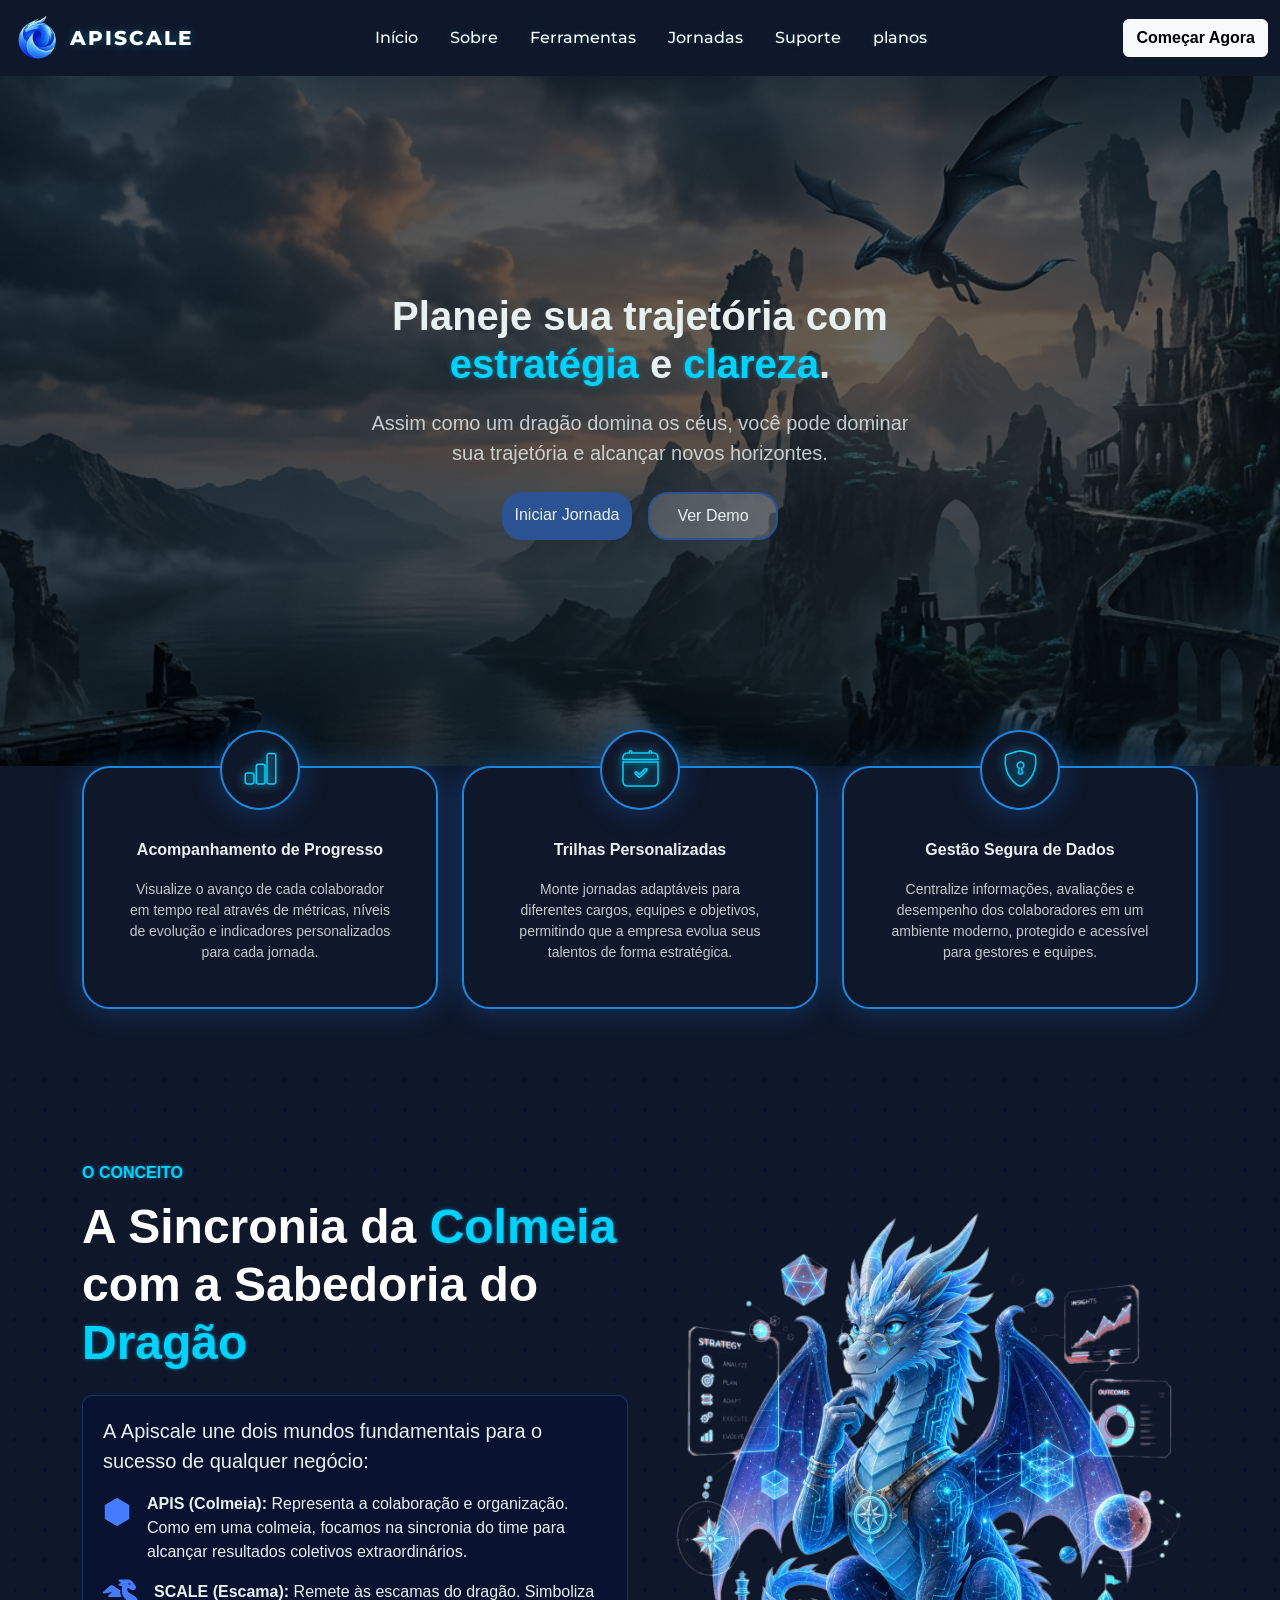
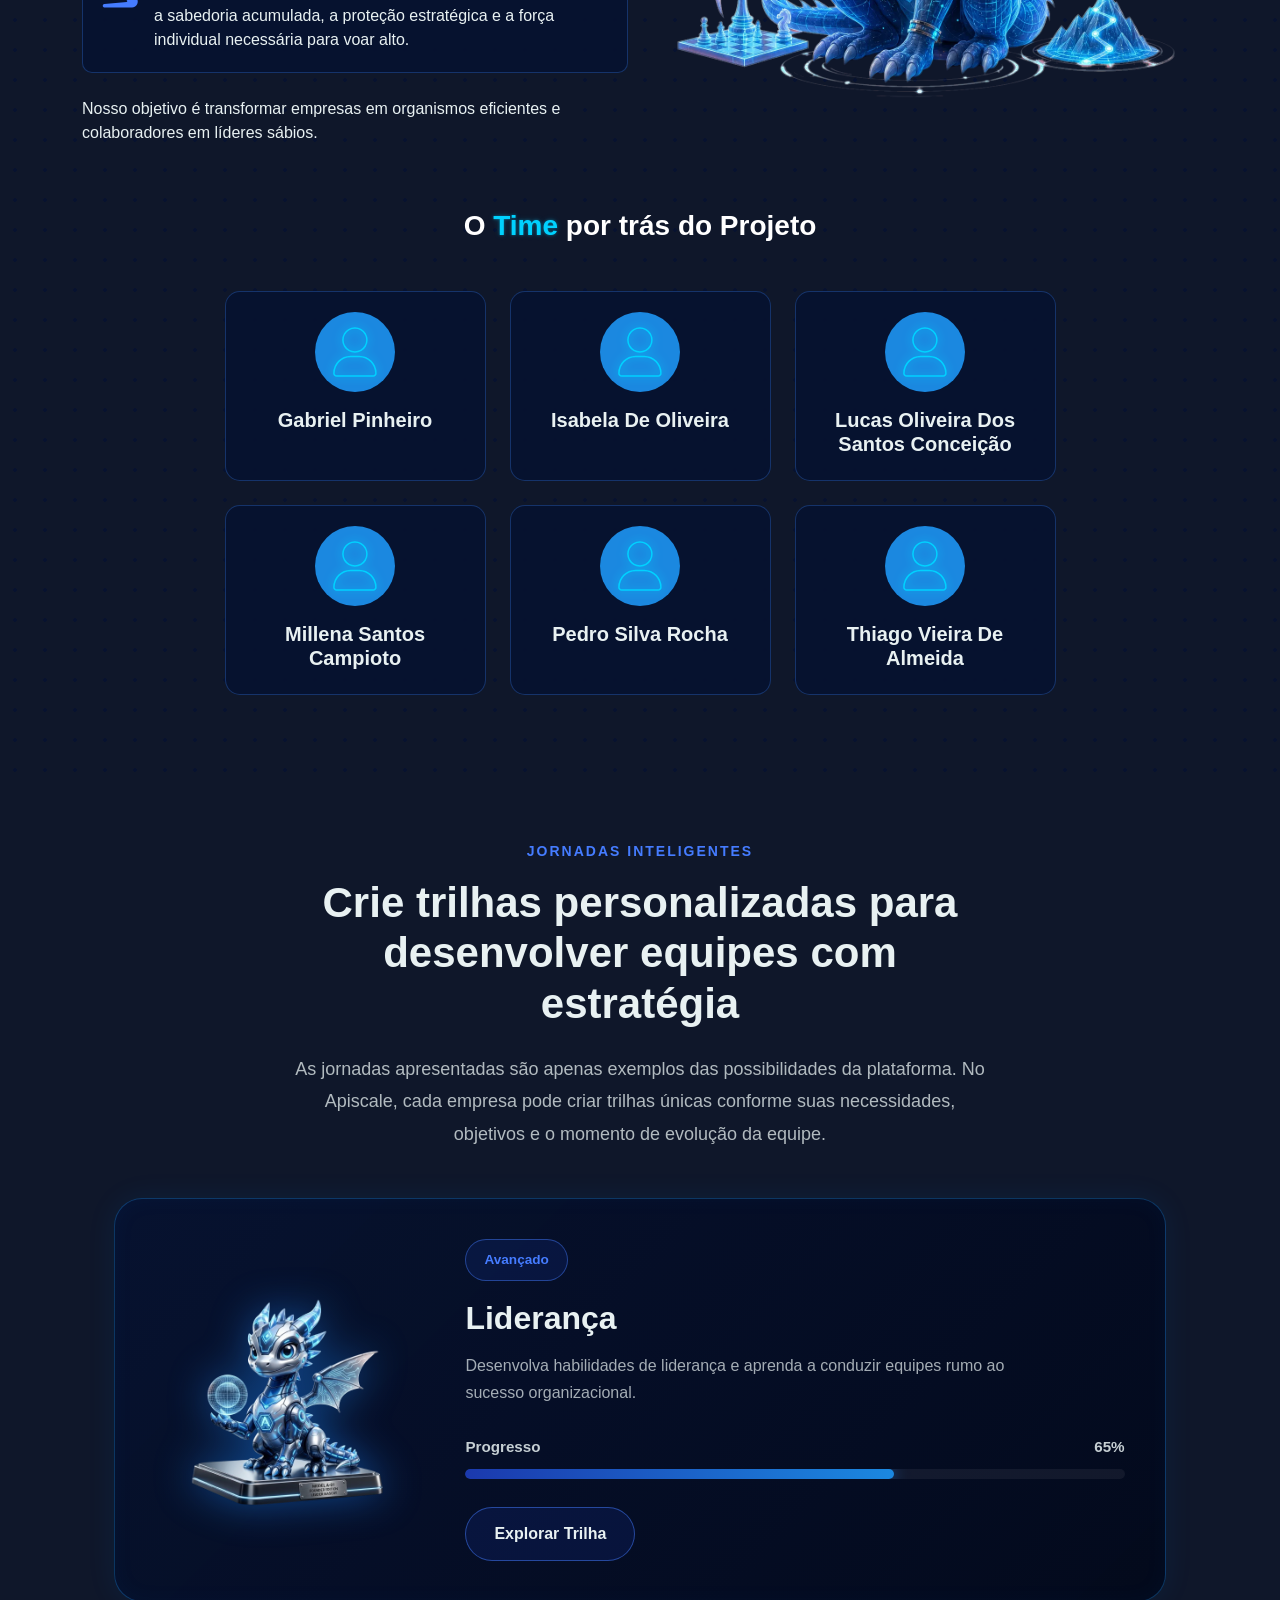
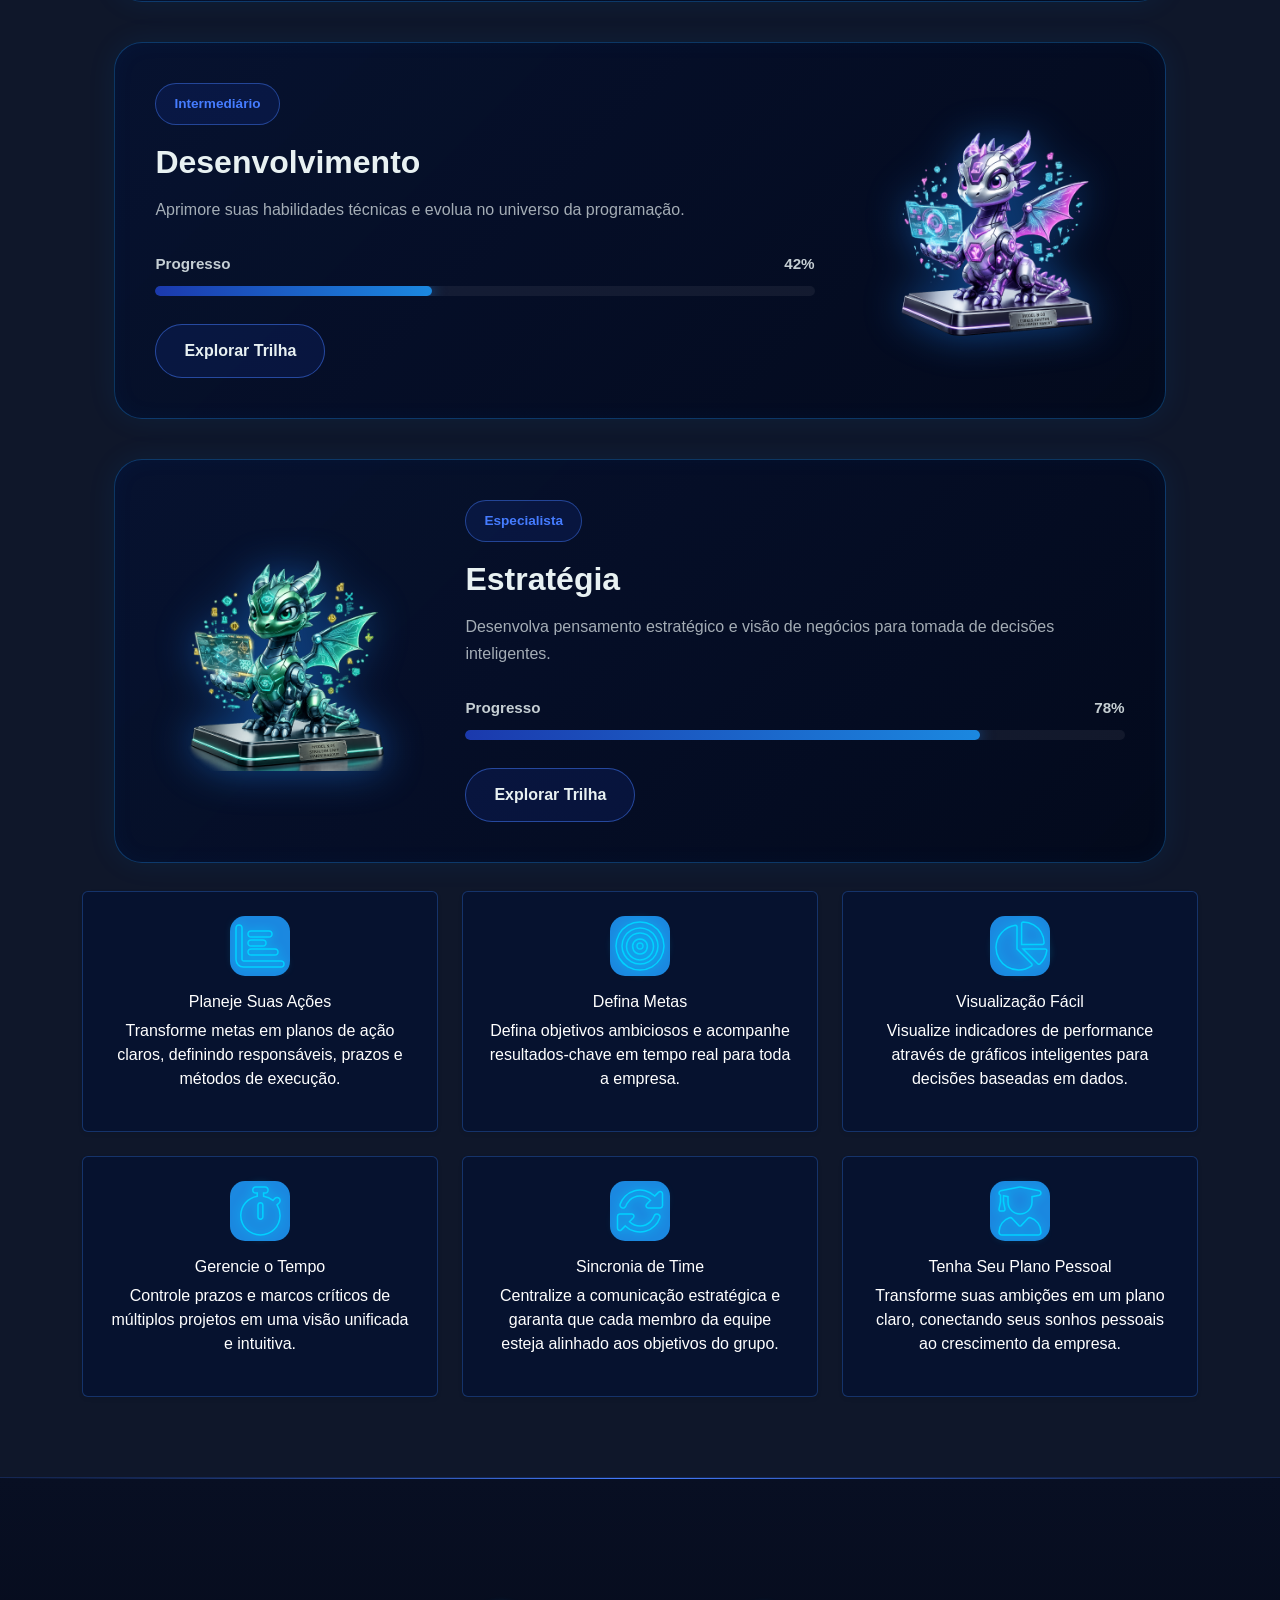
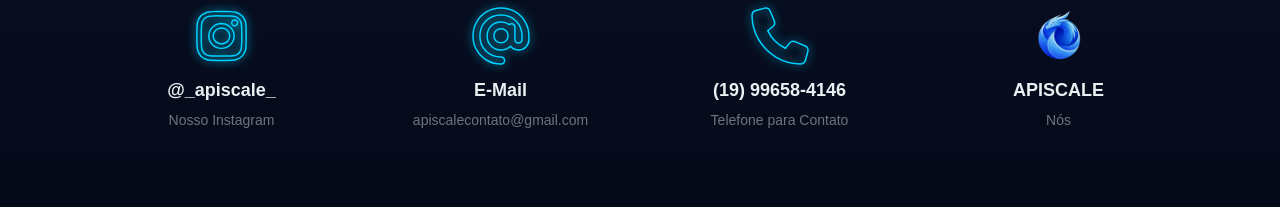
==== commit 5141b2ee: "Correção de bugs" ====
--- a/index.html
+++ b/index.html
@@ -13,7 +13,7 @@
     <!-- Bootstrap Icons -->
     <link rel="stylesheet" href="https://cdn.jsdelivr.net/npm/bootstrap-icons@1.13.1/font/bootstrap-icons.min.css">
     <!-- Link para o css -->
-    <link rel="stylesheet" href="/assets/css/style.css">
+    <link rel="stylesheet" href="./assets/css/style.css">
     <!--Ainda em criação-->
     <link rel="icon" type="image/x-icon" href="/assets/images/logocortada.png">
     <title>Apiscale - Evolua. Construa. Domine.</title>
@@ -38,7 +38,9 @@
                         <li class="nav-item"><a class="nav-link text-white" href="#sobre">Sobre</a></li>
                         <li class="nav-item"><a class="nav-link text-white" href="#ferramentas">Ferramentas</a></li>
                         <li class="nav-item"><a class="nav-link text-white" href="#jornadas">Jornadas</a></li>
-                        <li class="nav-item"><a class="nav-link text-white" href="assets/pages/Suporte.html">Suporte</a>
+                        <li class="nav-item"><a class="nav-link text-white" href="./assets/pages/Suporte.html">Suporte</a>
+                        </li>
+                        <li class="nav-item"><a class="nav-link text-white" href="./assets/pages/planos.html">planos</a>
                         </li>
                     </ul>
                     <a href="./assets/pages/cadastro.html"><button type="button" class="btn btn-light fw-bold">Começar
